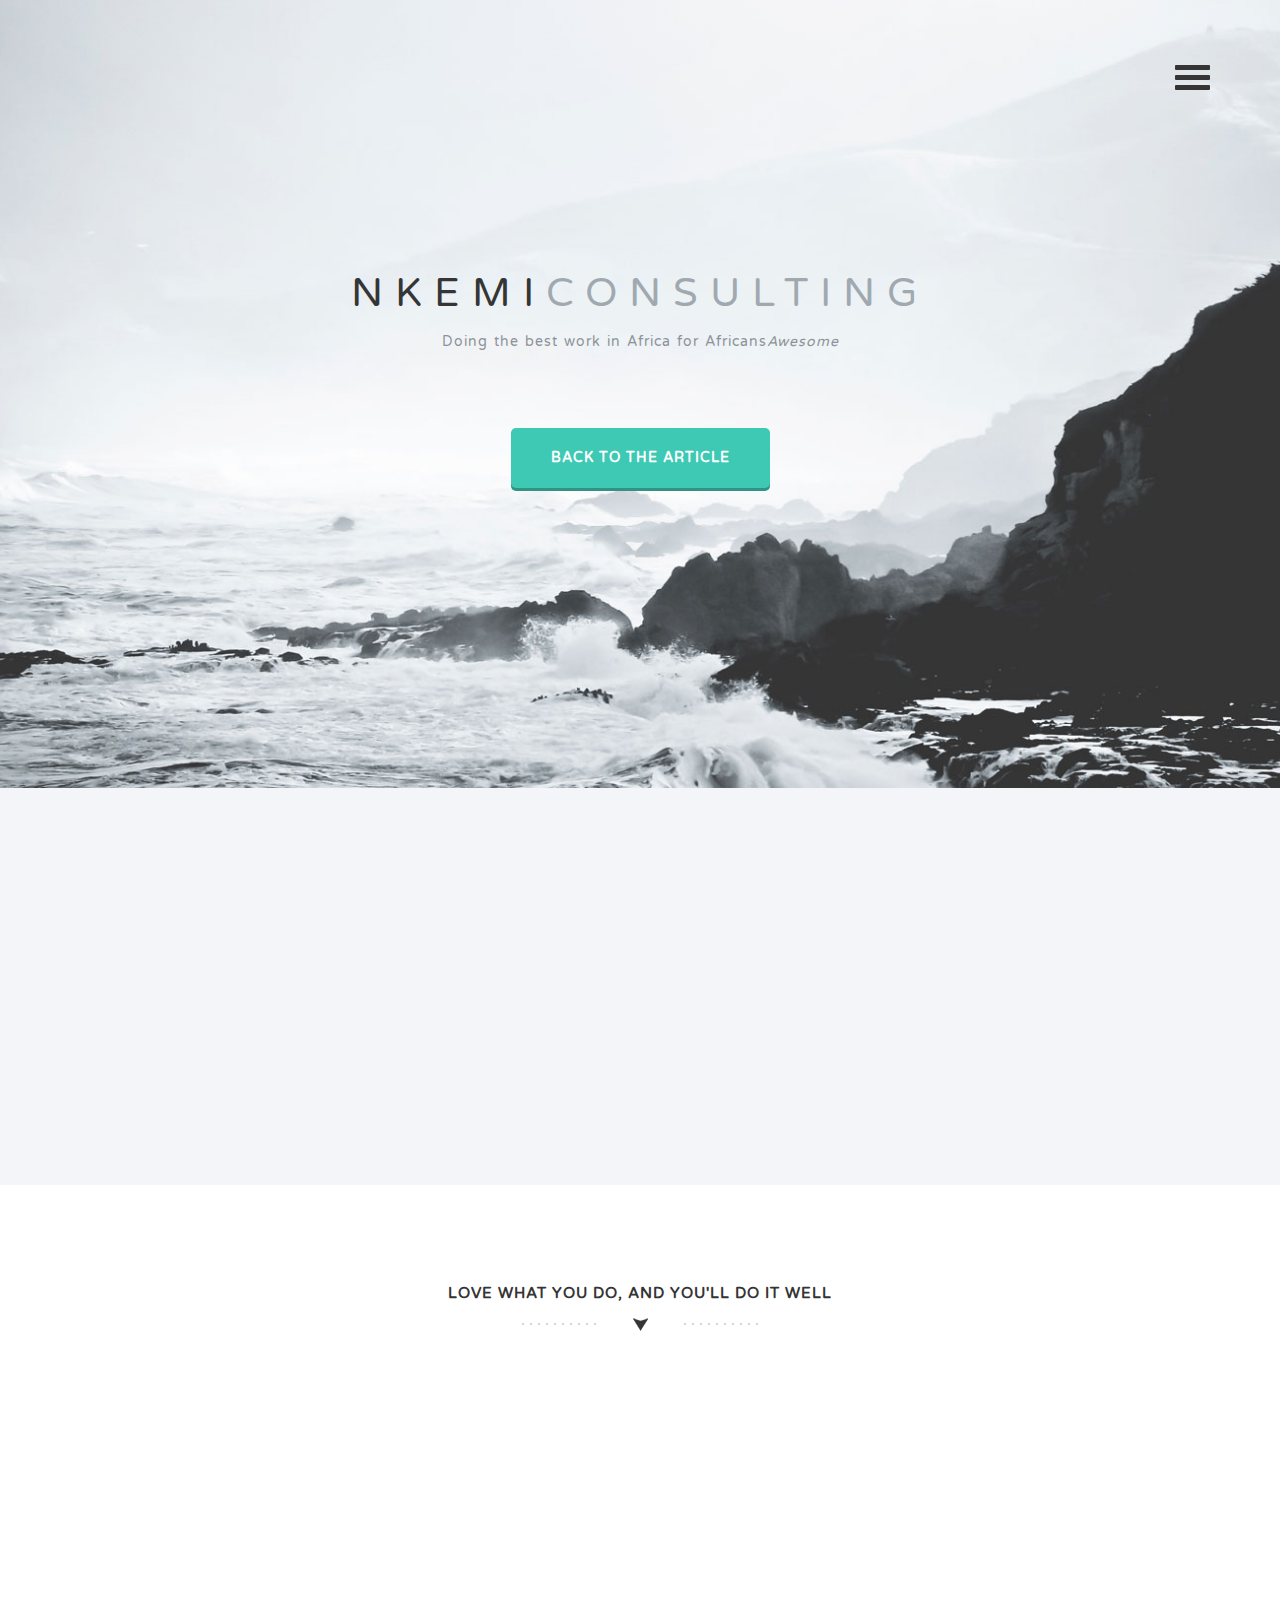
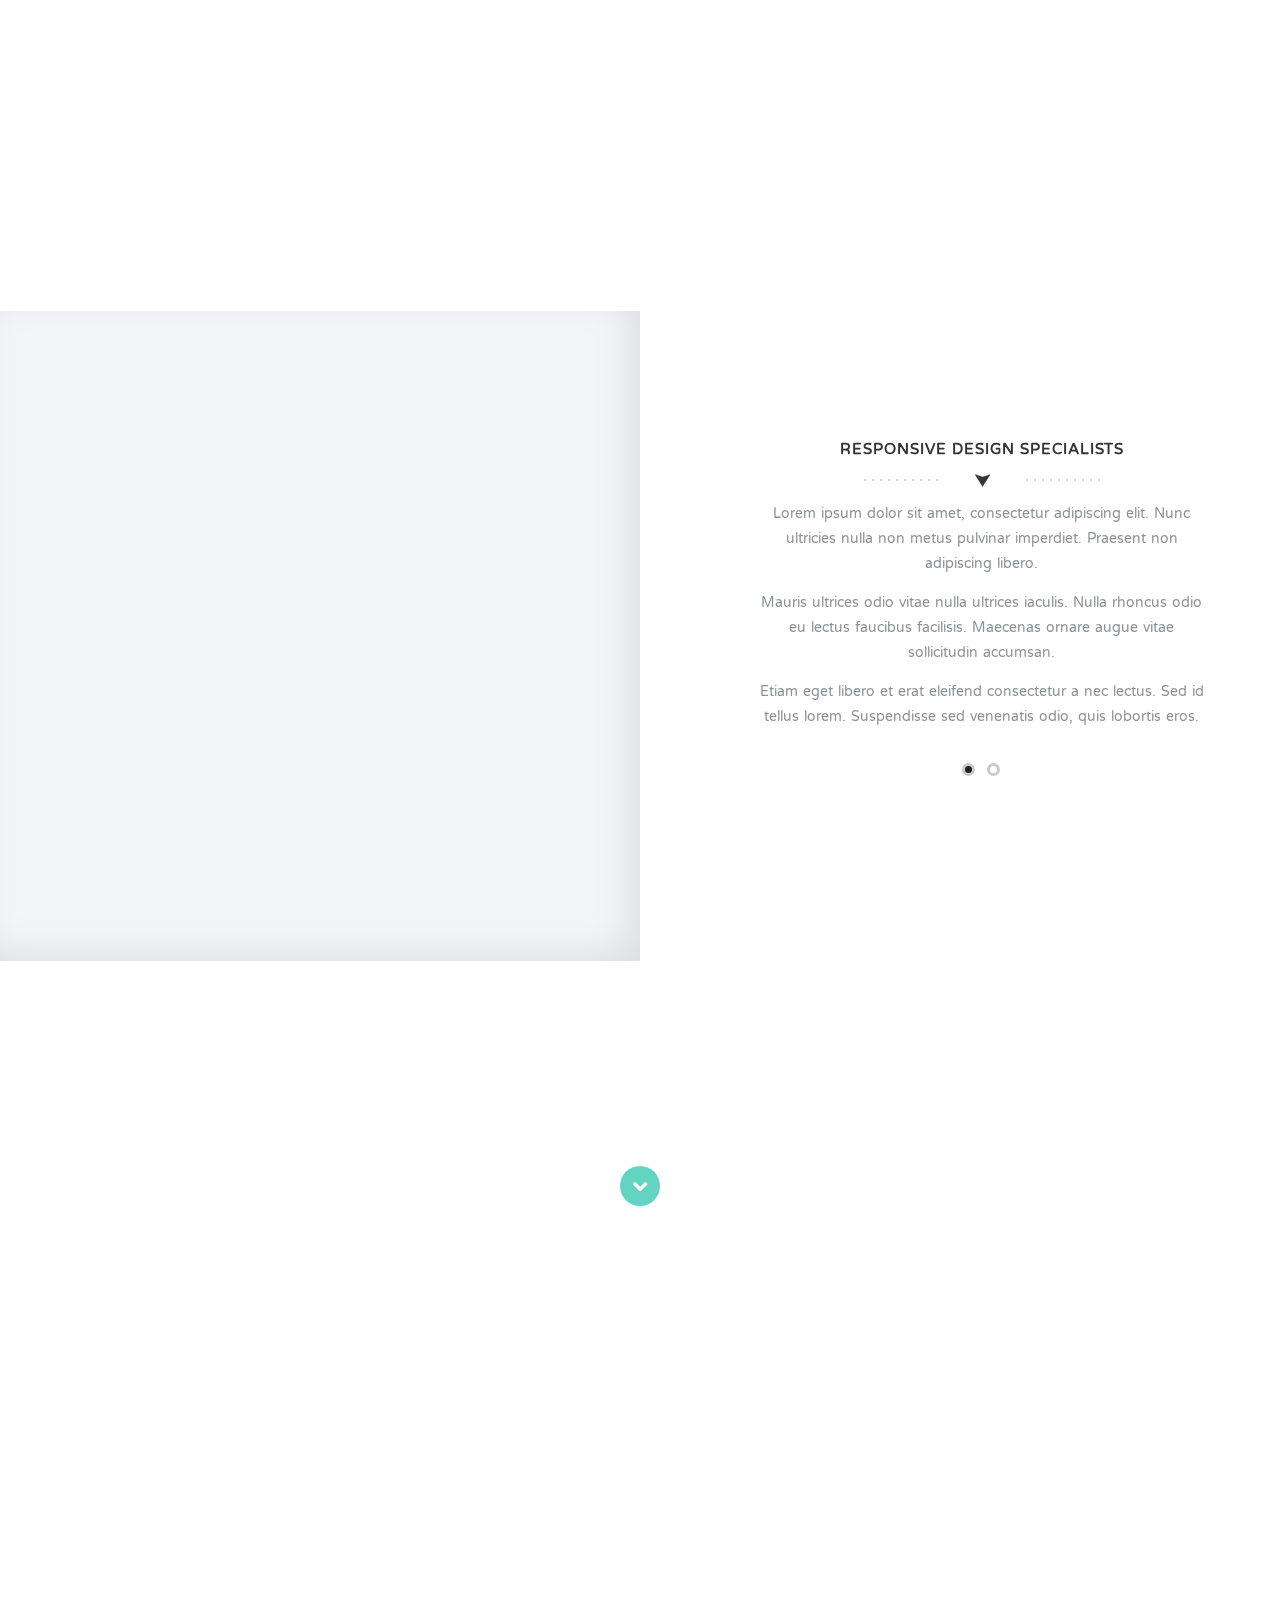
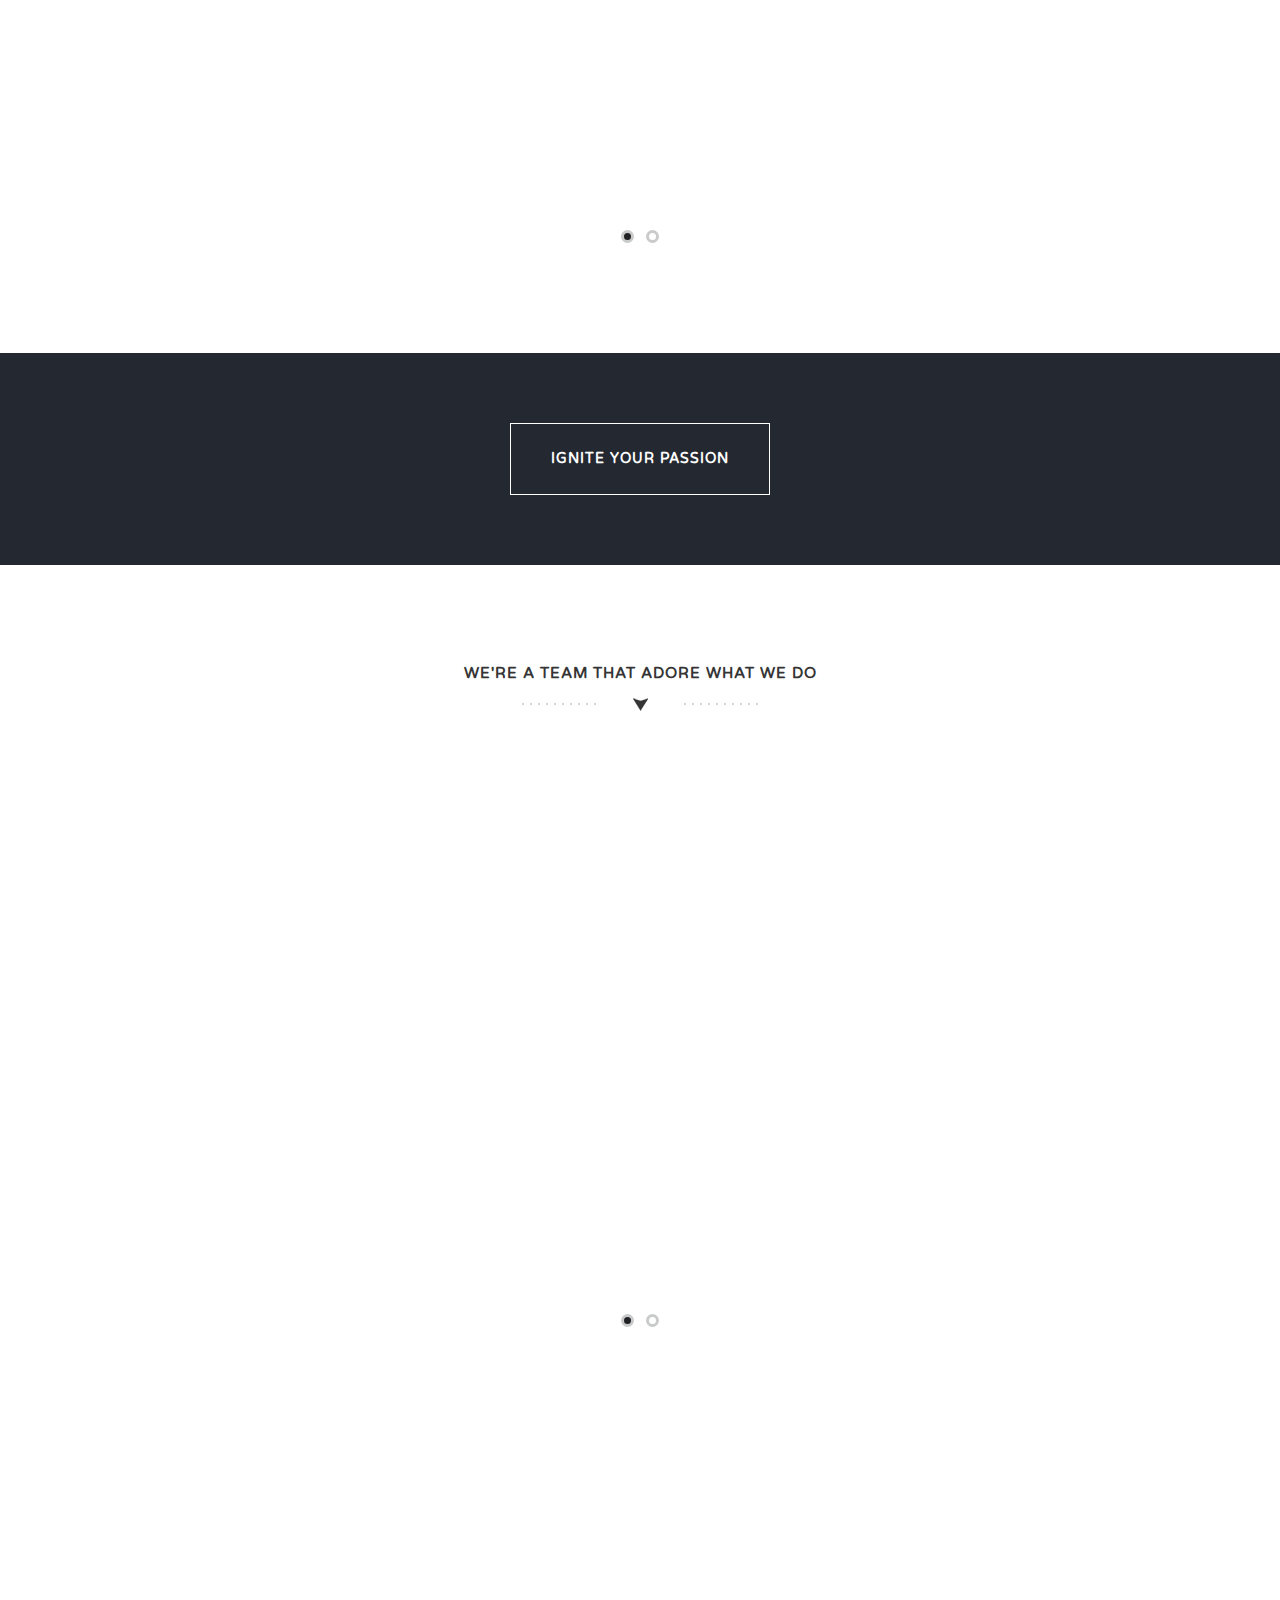
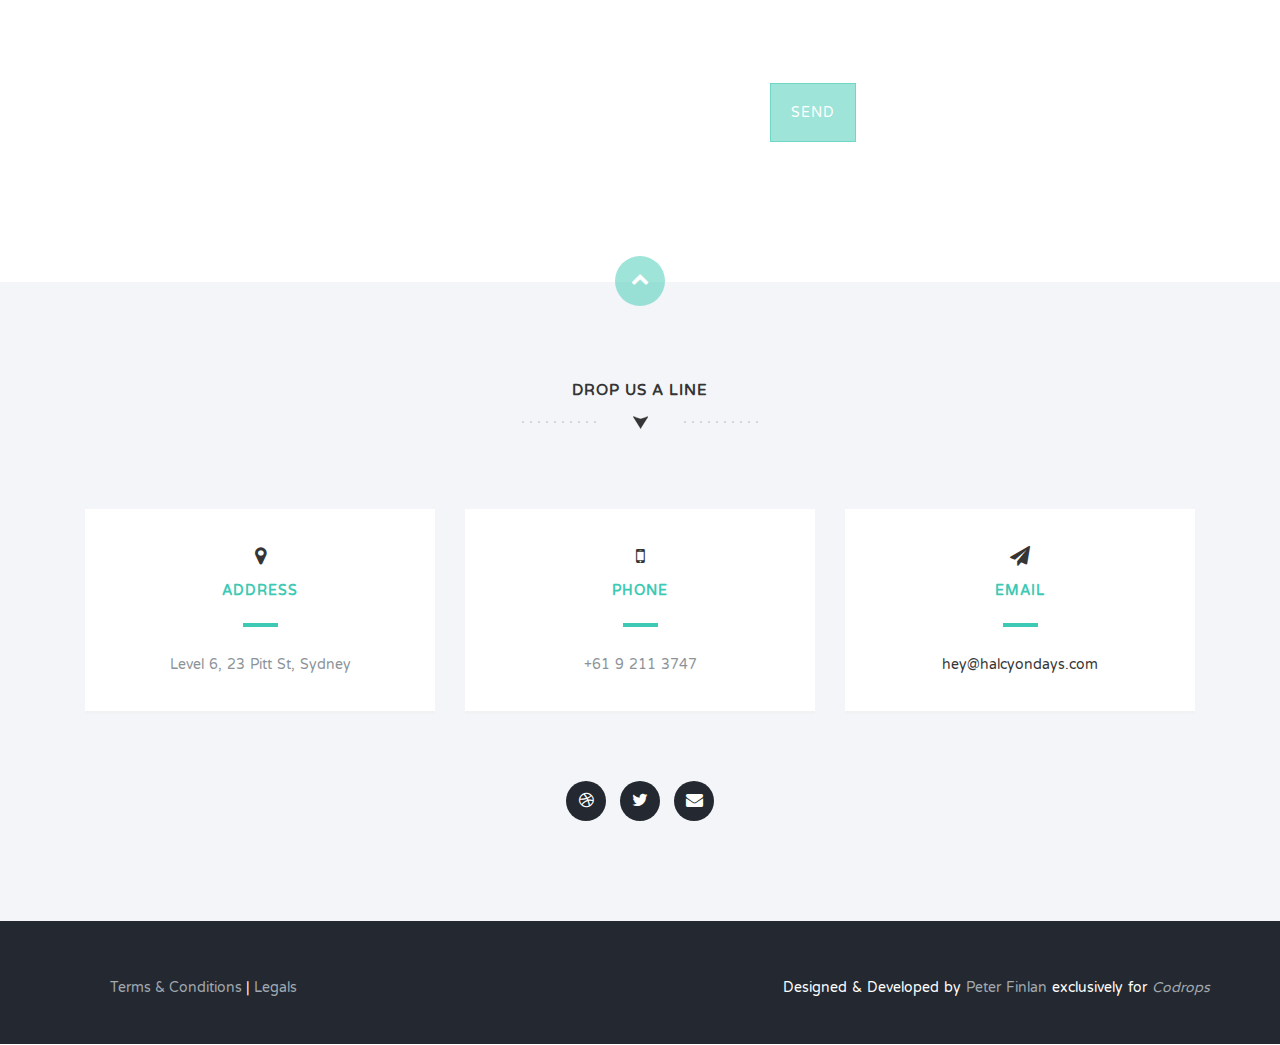
==== index.html @ c1a3925e "Initial Commit" ====
<!DOCTYPE html>
<html lang="en">
  <head>
    <meta charset="utf-8">
    <meta http-equiv="X-UA-Compatible" content="IE=edge">
    <meta name="viewport" content="width=device-width, initial-scale=1">
    <title>Halcyon Days - An Exclusive Freebie for Codrops by Peter Finlan.</title>
    <link href='http://fonts.googleapis.com/css?family=Varela+Round' rel='stylesheet' type='text/css'>
    <link href="css/bootstrap.min.css" rel="stylesheet">
    <link href="http://netdna.bootstrapcdn.com/font-awesome/4.1.0/css/font-awesome.min.css" rel="stylesheet">
    <link href="css/flexslider.css" rel="stylesheet" >
    <link href="css/styles.css" rel="stylesheet">
    <link href="css/queries.css" rel="stylesheet">
    <link href="css/animate.css" rel="stylesheet">
        <!-- HTML5 Shim and Respond.js IE8 support of HTML5 elements and media queries -->
        <!-- WARNING: Respond.js doesn't work if you view the page via file:// -->
        <!--[if lt IE 9]>
        <script src="https://oss.maxcdn.com/libs/html5shiv/3.7.0/html5shiv.js"></script>
        <script src="https://oss.maxcdn.com/libs/respond.js/1.4.2/respond.min.js"></script>
        <![endif]-->
      </head>
      <body id="top">
        <header id="home">
          <nav>
            <div class="container-fluid">
              <div class="row">
                <div class="col-md-8 col-md-offset-2 col-sm-8 col-sm-offset-2 col-xs-8 col-xs-offset-2">
                  <nav class="pull">
                    <ul class="top-nav">
                      <li><a href="#intro">Introduction <span class="indicator"><i class="fa fa-angle-right"></i></span></a></li>
                      <li><a href="#features">Features <span class="indicator"><i class="fa fa-angle-right"></i></span></a></li>
                      <li><a href="#responsive">Responsive Design <span class="indicator"><i class="fa fa-angle-right"></i></span></a></li>
                      <li><a href="#portfolio">Portfolio <span class="indicator"><i class="fa fa-angle-right"></i></span></a></li>
                      <li><a href="#team">Team <span class="indicator"><i class="fa fa-angle-right"></i></span></a></li>
                      <li><a href="#contact">Get in Touch <span class="indicator"><i class="fa fa-angle-right"></i></span></a></li>
                    </ul>
                  </nav>
                </div>
              </div>
            </div>
          </nav>
          <section class="hero" id="hero">
            <div class="container">
              <div class="row">
                <div class="col-md-12 text-right navicon">
                  <a id="nav-toggle" class="nav_slide_button" href="#"><span></span></a>
                </div>
              </div>
              <div class="row">
                <div class="col-md-8 col-md-offset-2 text-center inner">
                  <h1 class="animated fadeInDown">NKEMI<span>CONSULTING</span></h1>
                  <p class="animated fadeInUp delay-05s">Doing the best work in Africa for Africans<em>Awesome</em></p>
                </div>
              </div>
              <div class="row">
                <div class="col-md-6 col-md-offset-3 text-center">
                  <a href="http://tympanus.net/codrops/?p=19439" class="learn-more-btn">Back to the article</a>
                </div>
              </div>
            </div>
          </section>
        </header>
        <section class="intro text-center section-padding" id="intro">
          <div class="container">
            <div class="row">
              <div class="col-md-8 col-md-offset-2 wp1">
                <h1 class="arrow">A Creative Portfolio Template</h1>
                <p>Sed a lorem quis neque interdum <a href="#">consequat ut sed sem</a>. Duis quis tempor nunc. Interdum et malesuada fames ac ante ipsum primis in faucibus. Praesent id tempor ipsum. Fusce at massa ac nunc porta fringilla sed eget neque. Quisque quis pretium nulla. Fusce eget bibendum neque, vel volutpat augue. Lorem ipsum dolor sit amet, consectetur adipiscing elit. Interdum et malesuada fames ac ante ipsum primis in faucibus.</p>
              </div>
            </div>
          </div>
        </section>
        <section class="features text-center section-padding" id="features">
          <div class="container">
            <div class="row">
              <div class="col-md-12">
                <h1 class="arrow">Love what you do, and you'll do it well</h1>
                <div class="features-wrapper">
                  <div class="col-md-4 wp2">
                    <div class="icon">
                      <i class="fa fa-laptop shadow"></i>
                    </div>
                    <h2>Digital Design</h2>
                    <p>Lorem ipsum dolor sit amet, consectetur adipiscing elit. Sed a lorem quis neque interdum consequat ut sed sem. Duis quis tempor nunc. Interdum et malesuada fames ac ante ipsum
                    primis in faucibus.</p>
                  </div>
                  <div class="col-md-4 wp2 delay-05s">
                    <div class="icon">
                      <i class="fa fa-code shadow"></i>
                    </div>
                    <h2>Web Development</h2>
                    <p>Lorem ipsum dolor sit amet, consectetur adipiscing elit. Sed a lorem quis neque interdum consequat ut sed sem. Duis quis tempor nunc. Interdum et malesuada fames ac ante ipsum
                    primis in faucibus.</p>
                  </div>
                  <div class="col-md-4 wp2 delay-1s">
                    <div class="icon">
                      <i class="fa fa-heart shadow"></i>
                    </div>
                    <h2>Creative Direction</h2>
                    <p>Lorem ipsum dolor sit amet, consectetur adipiscing elit. Sed a lorem quis neque interdum consequat ut sed sem. Duis quis tempor nunc. Interdum et malesuada fames ac ante ipsum
                    primis in faucibus.</p>
                  </div>
                  <div class="clearfix"></div>
                </div>
              </div>
            </div>
          </div>
        </section>
        <section class="text-center" id="responsive">
          <div class="container-fluid nopadding responsive-services">
            <div class="wrapper">
              <div class="iphone">
                <div class="wp3"></div>
              </div>
              <div class="fluid-white"></div>
            </div>
            <div class="container designs">
              <div class="row">
                <div class="col-md-5 col-md-offset-7">
                  <div id="servicesSlider">
                    <ul class="slides">
                      <li>
                        <h1 class="arrow">Responsive Design Specialists</h1>
                        <p>Lorem ipsum dolor sit amet, consectetur adipiscing elit. Nunc ultricies nulla non metus pulvinar imperdiet. Praesent non adipiscing libero. </p>
                        <p>
                        Mauris ultrices odio vitae nulla ultrices iaculis. Nulla rhoncus odio eu lectus faucibus facilisis. Maecenas ornare augue vitae sollicitudin accumsan. </p>
                        <p>Etiam eget libero et erat eleifend consectetur a nec lectus. Sed id tellus lorem. Suspendisse sed venenatis odio, quis lobortis eros.</p>
                      </li>
                      <li>
                        <h1 class="arrow">Bootstrap Professionals</h1>
                        <p>Lorem ipsum dolor sit amet, consectetur adipiscing elit. Nunc ultricies nulla non metus pulvinar imperdiet. Praesent non adipiscing libero. </p>
                        <p>
                        Mauris ultrices odio vitae nulla ultrices iaculis. Nulla rhoncus odio eu lectus faucibus facilisis. Maecenas ornare augue vitae sollicitudin accumsan. </p>
                        <p>Etiam eget libero et erat eleifend consectetur a nec lectus. Sed id tellus lorem. Suspendisse sed venenatis odio, quis lobortis eros.</p>
                      </li>
                    </ul>
                  </div>
                </div>
              </div>
            </div>
          </div>
        </section>
        <section class="swag text-center">
          <div class="container">
            <div class="row">
              <div class="col-md-8 col-md-offset-2">
                <h1>I got 99 Problems<span>but <em>design</em> 'aint one</span></h1>
                <a href="#portfolio" class="down-arrow-btn"><i class="fa fa-chevron-down"></i></a>
              </div>
            </div>
          </div>
        </section>
        <section class="portfolio text-center section-padding" id="portfolio">
          <div class="container">
            <div class="row">
              <div id="portfolioSlider">
                <ul class="slides">
                  <li>
                    <div class="col-md-4 wp4">
                      <div class="overlay-effect effects clearfix">
                        <div class="img">
                          <img src="img/portfolio-01.jpg" alt="Portfolio Item">
                          <div class="overlay">
                            <a href="#" class="expand"><i class="fa fa-search"></i><br>View More</a>
                            <a class="close-overlay hidden">x</a>
                          </div>
                        </div>
                      </div>
                      <h2>Creative Minds</h2>
                      <p>Lorem ipsum dolor sit amet, consectetur adipiscing elit. Nunc ultricies nulla non metus pulvinar imperdiet. Praesent non adipiscing libero.</p>
                    </div>
                    <div class="col-md-4 wp4 delay-05s">
                      <div class="overlay-effect effects clearfix">
                        <div class="img">
                          <img src="img/portfolio-02.jpg" alt="Portfolio Item">
                          <div class="overlay">
                            <a href="#" class="expand"><i class="fa fa-search"></i><br>View More</a>
                            <a class="close-overlay hidden">x</a>
                          </div>
                        </div>
                      </div>
                      <h2>Creative Hearts</h2>
                      <p>Lorem ipsum dolor sit amet, consectetur adipiscing elit. Nunc ultricies nulla non metus pulvinar imperdiet. Praesent non adipiscing libero.</p>
                    </div>
                    <div class="col-md-4 wp4 delay-1s">
                      <div class="overlay-effect effects clearfix">
                        <div class="img">
                          <img src="img/portfolio-03.jpg" alt="Portfolio Item">
                          <div class="overlay">
                            <a href="#" class="expand"><i class="fa fa-search"></i><br>View More</a>
                            <a class="close-overlay hidden">x</a>
                          </div>
                        </div>
                      </div>
                      <h2>Creative Ideas</h2>
                      <p>Lorem ipsum dolor sit amet, consectetur adipiscing elit. Nunc ultricies nulla non metus pulvinar imperdiet. Praesent non adipiscing libero.</p>
                    </div>
                  </li>
                  <li>
                    <div class="col-md-4 wp4">
                      <div class="overlay-effect effects clearfix">
                        <div class="img">
                          <img src="img/portfolio-01.jpg" alt="Portfolio Item">
                          <div class="overlay">
                            <a href="#" class="expand"><i class="fa fa-search"></i><br>View More</a>
                            <a class="close-overlay hidden">x</a>
                          </div>
                        </div>
                      </div>
                      <h2>Creative Minds</h2>
                      <p>Lorem ipsum dolor sit amet, consectetur adipiscing elit. Nunc ultricies nulla non metus pulvinar imperdiet. Praesent non adipiscing libero.</p>
                    </div>
                    <div class="col-md-4 wp4 delay-05s">
                      <div class="overlay-effect effects clearfix">
                        <div class="img">
                          <img src="img/portfolio-02.jpg" alt="Portfolio Item">
                          <div class="overlay">
                            <a href="#" class="expand"><i class="fa fa-search"></i><br>View More</a>
                            <a class="close-overlay hidden">x</a>
                          </div>
                        </div>
                      </div>
                      <h2>Creative Hearts</h2>
                      <p>Lorem ipsum dolor sit amet, consectetur adipiscing elit. Nunc ultricies nulla non metus pulvinar imperdiet. Praesent non adipiscing libero.</p>
                    </div>
                    <div class="col-md-4 wp4 delay-1s">
                      <div class="overlay-effect effects clearfix">
                        <div class="img">
                          <img src="img/portfolio-03.jpg" alt="Portfolio Item">
                          <div class="overlay">
                            <a href="#" class="expand"><i class="fa fa-search"></i><br>View More</a>
                            <a class="close-overlay hidden">x</a>
                          </div>
                        </div>
                      </div>
                      <h2>Creative Ideas</h2>
                      <p>Lorem ipsum dolor sit amet, consectetur adipiscing elit. Nunc ultricies nulla non metus pulvinar imperdiet. Praesent non adipiscing libero.</p>
                    </div>
                  </li>
                </ul>
              </div>
            </div>
          </div>
        </section>
        <div class="ignite-cta text-center">
          <div class="container">
            <div class="row">
              <div class="col-md-12">
                <a href="#" class="ignite-btn">Ignite Your Passion</a>
              </div>
            </div>
          </div>
        </div>
        <section class="team text-center section-padding" id="team">
          <div class="container">
            <div class="row">
              <div class="col-md-12">
                <h1 class="arrow">We're a team that adore what we do</h1>
              </div>
            </div>
            <div class="row">
              <div class="team-wrapper">
                <div id="teamSlider">
                  <ul class="slides">
                    <li>
                      <div class="col-md-4 wp5">
                        <img src="img/team-01.png" alt="Team Member">
                        <h2>Jon Snow</h2>
                        <p>Lorem ipsum dolor sit amet, consectetur adipiscing elit. Nunc ultricies nulla non metus pulvinar imperdiet. Praesent non adipiscing libero.</p>
                        <div class="social">
                          <ul class="social-buttons">
                            <li><a href="#" class="social-btn"><i class="fa fa-dribbble"></i></a></li>
                            <li><a href="#" class="social-btn"><i class="fa fa-twitter"></i></a></li>
                            <li><a href="#" class="social-btn"><i class="fa fa-envelope"></i></a></li>
                          </ul>
                        </div>
                      </div>

                      <div class="col-md-4 wp5 delay-05s">
                        <img src="img/team-02.png" alt="Team Member">
                        <h2>Cersei Lannister</h2>
                        <p>Lorem ipsum dolor sit amet, consectetur adipiscing elit. Nunc ultricies nulla non metus pulvinar imperdiet. Praesent non adipiscing libero.</p>
                        <div class="social">
                          <ul class="social-buttons">
                            <li><a href="#" class="social-btn"><i class="fa fa-dribbble"></i></a></li>
                            <li><a href="#" class="social-btn"><i class="fa fa-twitter"></i></a></li>
                            <li><a href="#" class="social-btn"><i class="fa fa-envelope"></i></a></li>
                          </ul>
                        </div>
                      </div>
                      <div class="col-md-4 wp5 delay-1s">
                        <img src="img/team-03.png" alt="Team Member">
                        <h2>Jamie Lannister</h2>
                        <p>Lorem ipsum dolor sit amet, consectetur adipiscing elit. Nunc ultricies nulla non metus pulvinar imperdiet. Praesent non adipiscing libero.</p>
                        <div class="social">
                          <ul class="social-buttons">
                            <li><a href="#" class="social-btn"><i class="fa fa-dribbble"></i></a></li>
                            <li><a href="#" class="social-btn"><i class="fa fa-twitter"></i></a></li>
                            <li><a href="#" class="social-btn"><i class="fa fa-envelope"></i></a></li>
                          </ul>
                        </div>
                      </div>
                    </li>
                    <li>
                      <div class="col-md-4 wp5">
                        <img src="img/team-01.png" alt="Team Member">
                        <h2>Jon Snow</h2>
                        <p>Lorem ipsum dolor sit amet, consectetur adipiscing elit. Nunc ultricies nulla non metus pulvinar imperdiet. Praesent non adipiscing libero.</p>
                        <div class="social">
                          <ul class="social-buttons">
                            <li><a href="#" class="social-btn"><i class="fa fa-dribbble"></i></a></li>
                            <li><a href="#" class="social-btn"><i class="fa fa-twitter"></i></a></li>
                            <li><a href="#" class="social-btn"><i class="fa fa-envelope"></i></a></li>
                          </ul>
                        </div>
                      </div>
                      <div class="col-md-4 wp5 delay-05s">
                        <img src="img/team-02.png" alt="Team Member">
                        <h2>Cersei Lannister</h2>
                        <p>Lorem ipsum dolor sit amet, consectetur adipiscing elit. Nunc ultricies nulla non metus pulvinar imperdiet. Praesent non adipiscing libero.</p>
                        <div class="social">
                          <ul class="social-buttons">
                            <li><a href="#" class="social-btn"><i class="fa fa-dribbble"></i></a></li>
                            <li><a href="#" class="social-btn"><i class="fa fa-twitter"></i></a></li>
                            <li><a href="#" class="social-btn"><i class="fa fa-envelope"></i></a></li>
                          </ul>
                        </div>
                      </div>
                      <div class="col-md-4 wp5 delay-1s">
                        <img src="img/team-03.png" alt="Team Member">
                        <h2>Jamie Lannister</h2>
                        <p>Lorem ipsum dolor sit amet, consectetur adipiscing elit. Nunc ultricies nulla non metus pulvinar imperdiet. Praesent non adipiscing libero.</p>
                        <div class="social">
                          <ul class="social-buttons">
                            <li><a href="#" class="social-btn"><i class="fa fa-dribbble"></i></a></li>
                            <li><a href="#" class="social-btn"><i class="fa fa-twitter"></i></a></li>
                            <li><a href="#" class="social-btn"><i class="fa fa-envelope"></i></a></li>
                          </ul>
                        </div>
                      </div>
                    </li>
                  </ul>
                </div>
              </div>
            </div>
          </div>
        </section>
        <section class="subscribe text-center">
          <div class="container">
            <h1><i class="fa fa-paper-plane"></i><span>Subscribe to stay in the loop</span></h1>
            <form action="#">
              <input type="text" name="" value="" placeholder="" required>
              <input type="submit" name="" value="Send">
            </form>
          </div>
        </section>
        <section class="dark-bg text-center section-padding contact-wrap" id="contact">
          <a href="#top" class="up-btn"><i class="fa fa-chevron-up"></i></a>
          <div class="container">
            <div class="row">
              <div class="col-md-12">
                <h1 class="arrow">Drop us a line</h1>
              </div>
            </div>
            <div class="row contact-details">
              <div class="col-md-4">
                <div class="light-box box-hover">
                  <h2><i class="fa fa-map-marker"></i><span>Address</span></h2>
                  <p>Level 6, 23 Pitt St, Sydney</p>
                </div>
              </div>
              <div class="col-md-4">
                <div class="light-box box-hover">
                  <h2><i class="fa fa-mobile"></i><span>Phone</span></h2>
                  <p>+61 9 211 3747</p>
                </div>
              </div>
              <div class="col-md-4">
                <div class="light-box box-hover">
                  <h2><i class="fa fa-paper-plane"></i><span>Email</span></h2>
                  <p><a href="#">hey@halcyondays.com</a></p>
                </div>
              </div>
            </div>
            <div class="row">
              <div class="col-md-12">
                <ul class="social-buttons">
                  <li><a href="#" class="social-btn"><i class="fa fa-dribbble"></i></a></li>
                  <li><a href="#" class="social-btn"><i class="fa fa-twitter"></i></a></li>
                  <li><a href="#" class="social-btn"><i class="fa fa-envelope"></i></a></li>
                </ul>
              </div>
            </div>
          </div>
        </section>
        <footer>
          <div class="container">
            <div class="row">
              <div class="col-md-6">
                <ul class="legals">
                  <li><a href="#">Terms &amp; Conditions</a></li>
                  <li><a href="#">Legals</a></li>
                </ul>
              </div>
              <div class="col-md-6 credit">
                <p>Designed &amp; Developed by <a href="http://www.peterfinlan.com/">Peter Finlan</a> exclusively for <a href="http://tympanus.net/codrops/"><em>Codrops</em></a></p>
              </div>
            </div>
          </div>
        </footer>
        <!-- jQuery (necessary for Bootstrap's JavaScript plugins) -->
        <script src="https://ajax.googleapis.com/ajax/libs/jquery/1.11.0/jquery.min.js"></script>
        <!-- Include all compiled plugins (below), or include individual files as needed -->
        <script src="js/waypoints.min.js"></script>
        <script src="js/bootstrap.min.js"></script>
        <script src="js/scripts.js"></script>
        <script src="js/jquery.flexslider.js"></script>
        <script src="js/modernizr.js"></script>
      </body>
    </html>
---- css/styles.css ----
/* ! normalize.css v1.0.0 | MIT License | git.io/normalize */
 
/* ==========================================================================
HTML5 display definitions
========================================================================== */
 
/* * Corrects `block` display not defined in IE 6/7/8/9 and Firefox 3. */
 
article, aside, details, figcaption, figure, footer, header, hgroup, nav, section, summary { display: block; }
/* * Corrects `inline-block` display not defined in IE 6/7/8/9 and Firefox 3. */
audio, canvas, video { display: inline-block; *display: inline; *zoom: 1; }
/* * Prevents modern browsers from displaying `audio` without controls.
* Remove excess height in iOS 5 devices. */
audio:not([controls]) { display: none; height: 0; }
/* * Addresses styling for `hidden` attribute not present in IE 7/8/9, Firefox 3, * and Safari 4.
* Known issue:no IE 6 support. */
[hidden] { display: none; }
/* ==========================================================================
Base
========================================================================== */
/* * 1. Corrects text resizing oddly in IE 6/7 when body `font-size` is set using
*    `em` units.
* 2. Prevents iOS text size adjust after orientation change, without disabling
*    user zoom. */
 
html { font-size: 100%; /* 1 */
	-webkit-text-size-adjust: 100%; /* 2 */
-ms-text-size-adjust: 100%; /* 2 */ }
html, html a { -webkit-font-smoothing: antialiased; text-shadow: 1px 1px 1px rgba(0, 0, 0, 0.004); }
/* * Addresses `font-family` inconsistency between `textarea` and other form
* elements. */
html, button, input, select, textarea { font-family: 'Varela Round', sans-serif; }
/* * Addresses margins handled incorrectly in IE 6/7. */
body { margin: 0; font-family: 'Varela Round', sans-serif; }
/* ==========================================================================
Links
========================================================================== */
/* * Addresses `outline` inconsistency between Chrome and other browsers. */
 
a:focus { outline: thin dotted; }
/* * Improves readability when focused and also mouse hovered in all browsers. */
a:active, a:hover { outline: 0; }
/* ==========================================================================
Typography
========================================================================== */
/* * Addresses font sizes and margins set differently in IE 6/7.
* Addresses font sizes within `section` and `article` in Firefox 4+, Safari 5, * and Chrome. */
 
h1 { font-size: 2em; margin: 0.67em 0; color: #353535; }
h2 { font-size: 1.5em; margin: 0.83em 0; }
h3 { font-size: 1.17em; margin: 1em 0; }
h4 { font-size: 1em; margin: 1.33em 0; }
h5 { font-size: 0.83em; margin: 1.67em 0; }
h6 { font-size: 0.75em; margin: 2.33em 0; }
/* * Addresses styling not present in IE 7/8/9, Safari 5, and Chrome. */
abbr[title] { border-bottom: 1px dotted; }
/* * Addresses style set to `bolder` in Firefox 3+, Safari 4/5, and Chrome. */
b, strong { font-weight: bold; }
blockquote { margin: 1em 40px; }
/* * Addresses styling not present in Safari 5 and Chrome. */
dfn { font-style: italic; }
/* * Addresses styling not present in IE 6/7/8/9. */
mark { background: #ff0; color: #000; }
/* * Addresses margins set differently in IE 6/7. */
p, pre { margin: 1em 0; }
/* * Corrects font family set oddly in IE 6, Safari 4/5, and Chrome. */
code, kbd, pre, samp { font-family: monospace, serif; _font-family: 'courier new', monospace; font-size: 1em; }
/* * Improves readability of pre-formatted text in all browsers. */
pre { white-space: pre; white-space: pre-wrap; word-wrap: break-word; }
/* * Addresses CSS quotes not supported in IE 6/7. */
q { quotes: none; }
/* * Addresses `quotes` property not supported in Safari 4. */
q:before, q:after { content: ''; content: none; }
small { font-size: 75%; }
/* * Prevents `sub` and `sup` affecting `line-height` in all browsers. */
sub, sup { font-size: 75%; line-height: 0; position: relative; vertical-align: baseline; }
sup { top: -0.5em; }
sub { bottom: -0.25em; }
/* ==========================================================================
Lists
========================================================================== */
/* * Addresses margins set differently in IE 6/7. */
 
dl, menu, ol, ul { margin: 1em 0; }
dd { margin: 0 0 0 40px; }
/* * Addresses paddings set differently in IE 6/7. */
menu, ol, ul { padding: 0 0 0 40px; }
/* * Corrects list images handled incorrectly in IE 7. */
nav ul, nav ol { list-style: none; list-style-image: none; }
/* ==========================================================================
Embedded content
========================================================================== */
/* * 1. Removes border when inside `a` element in IE 6/7/8/9 and Firefox 3.
* 2. Improves image quality when scaled in IE 7. */
 
img { border: 0; /* 1 */
-ms-interpolation-mode: bicubic; /* 2 */ }
/* * Corrects overflow displayed oddly in IE 9. */
svg:not(:root) { overflow: hidden; }
/* ==========================================================================
Figures
========================================================================== */
/* * Addresses margin not present in IE 6/7/8/9, Safari 5, and Opera 11. */
 
figure { margin: 0; }
/* ==========================================================================
Forms
========================================================================== */
/* * Corrects margin displayed oddly in IE 6/7. */
 
form { margin: 0; }
/* * Define consistent border, margin, and padding. */
fieldset { border: 1px solid #c0c0c0; margin: 0 2px; padding: 0.35em 0.625em 0.75em; }
/* * 1. Corrects color not being inherited in IE 6/7/8/9.
* 2. Corrects text not wrapping in Firefox 3.
* 3. Corrects alignment displayed oddly in IE 6/7. */
legend { border: 0; /* 1 */
	padding: 0; white-space: normal; /* 2 */
*margin-left: -7px; /* 3 */ }
/* * 1. Corrects font size not being inherited in all browsers.
* 2. Addresses margins set differently in IE 6/7, Firefox 3+, Safari 5, *    and Chrome.
* 3. Improves appearance and consistency in all browsers. */
button, input, select, textarea { font-size: 100%; /* 1 */
	margin: 0; /* 2 */
	vertical-align: baseline; /* 3 */
*vertical-align: middle; /* 3 */ }
/* * Addresses Firefox 3+ setting `line-height` on `input` using ` !important` in
* the UA stylesheet. */
button, input { line-height: normal; }
/* * 1. Avoid the WebKit bug in Android 4.0.* where (2) destroys native `audio`
*    and `video` controls.
* 2. Corrects inability to style clickable `input` types in iOS.
* 3. Improves usability and consistency of cursor style between image-type
*    `input` and others.
* 4. Removes inner spacing in IE 7 without affecting normal text inputs.
*    Known issue:inner spacing remains in IE 6. */
button, html input[type="button"], /* 1 */
input[type="reset"], input[type="submit"] { -webkit-appearance: button; /* 2 */
	cursor: pointer; /* 3 */
*overflow: visible; /* 4 */ }
/* * Re-set default cursor for disabled elements. */
button[disabled], input[disabled] { cursor: default; }
/* * 1. Addresses box sizing set to content-box in IE 8/9.
* 2. Removes excess padding in IE 8/9.
* 3. Removes excess padding in IE 7.
*    Known issue:excess padding remains in IE 6. */
input[type="checkbox"], input[type="radio"] { box-sizing: border-box; /* 1 */
	padding: 0; /* 2 */
	*height: 13px; /* 3 */
*width: 13px; /* 3 */ }
/* * 1. Addresses `appearance` set to `searchfield` in Safari 5 and Chrome.
* 2. Addresses `box-sizing` set to `border-box` in Safari 5 and Chrome
*    (include `-moz` to future-proof). */
input[type="search"] { -webkit-appearance: textfield; /* 1 */
	-moz-box-sizing: content-box; -webkit-box-sizing: content-box; /* 2 */
box-sizing: content-box; }
/* * Removes inner padding and search cancel button in Safari 5 and Chrome
* on OS X. */
input[type="search"]::-webkit-search-cancel-button, input[type="search"]::-webkit-search-decoration { -webkit-appearance: none; }
/* * Removes inner padding and border in Firefox 3+. */
button::-moz-focus-inner, input::-moz-focus-inner { border: 0; padding: 0; }
/* * 1. Removes default vertical scrollbar in IE 6/7/8/9.
* 2. Improves readability and alignment in all browsers. */
textarea { overflow: auto; /* 1 */
vertical-align: top; /* 2 */ }
/* ==========================================================================
Tables
========================================================================== */
/* * Remove most spacing between table cells. */
table { border-collapse: collapse; border-spacing: 0; }
/* ==========================================================================
Global Styles
========================================================================== */
a { color: #353535; -webkit-transition: all 0.5s; -moz-transition: all 0.5s; -o-transition: all 0.5s; transition: all 0.5s; }
a:hover, a:focus { color: #3dc9b3; text-decoration: none; }
p { color: #8c9398; word-spacing: 1px; line-height: 25px; font-size: 14px; }
h2 { font-size: 15px; color: #353535; text-transform: uppercase; font-weight: bold; }
h2::after { content: " "; border: solid 2px #3dc9b3; display: block; width: 35px; margin: 25px auto; }
.section-padding { padding: 90px 0 100px }
.dark-bg { background: #f3f5f8; }
.light-bg { background-color: #fff; }
.dark-box { background: #f3f5f8; -webkit-box-shadow: 0px 3px 0px 0px #f0f2f4; -moz-box-shadow: 0px 3px 0px 0px #f0f2f4; box-shadow: 0px 3px 0px 0px #f0f2f4; }
.light-box { background-color: #fff; -webkit-box-shadow: 0px 3px 0px 0px #f0f2f4; -moz-box-shadow: 0px 3px 0px 0px #f0f2f4; box-shadow: 0px 3px 0px 0px #f0f2f4; padding: 20px 0; }
.light-box:hover, .light-box:focus { -webkit-box-shadow: 0px 3px 0px 0px #3dc9b3; -moz-box-shadow: 0px 3px 0px 0px #3dc9b3; box-shadow: 0px 3px 0px 0px #3dc9b3; }
.box-hover { transition: all 500ms ease-in-out; -webkit-transition: all 500ms ease-in-out; -moz-transition: all 500ms ease-in-out; -o-transition: all 500ms ease-in-out; }
.box-hover:hover, .box-hover:focus { transform: translate(0, -15px); -webkit-transform: translate(0, -15px); -ms-transform: translate(0, -15px); }
.wrapper { height: 650px; }
.nopadding { padding: 0; }
.inner { padding-top: 170px; }
/* ==========================================================================
Navigation
========================================================================== */
nav { background-color: #242830; margin-top: -1px; }
nav ul { list-style: none; padding: 0; }
nav ul li { color: rgba(255, 255, 255, 0.6); display: block; border-bottom: 1px dotted rgba(255, 255, 255, 0.2); transition: all 0.5s ease; -moz-transition: all 0.5s ease; -webkit-transition: all 0.5s ease; -o-transition: all 0.5s ease; padding-left: 0; position: relative; }
nav ul li:last-child { border: none; }
nav ul li a { color: rgba(255, 255, 255, 0.6); display: block; padding: 20px; transition: all 0.5s ease; -moz-transition: all 0.5s ease; -webkit-transition: all 0.5s ease; -o-transition: all 0.5s ease; padding-left: 0; position: relative; }
nav ul li a:hover, nav ul li a:focus { text-decoration: none; color: rgba(255, 255, 255, 1); }
#nav-toggle { position: absolute; right: 15px; top: 0; }
#nav-toggle { cursor: pointer; padding: 10px 35px 16px 0px; }
#nav-toggle span, #nav-toggle span:before, #nav-toggle span:after { cursor: pointer; border-radius: 1px; -moz-border-radius: 1px; -webkit-border-radius: 1px; -o-border-radius: 1px; height: 5px; width: 35px; background: #353535; position: absolute; display: block; content: ''; }
#nav-toggle span:before { top: -10px; }
#nav-toggle span:after { bottom: -10px; }
#nav-toggle span, #nav-toggle span:before, #nav-toggle span:after { transition: all 500ms ease-in-out; -webkit-transition: all 500ms ease-in-out; -moz-transition: all 500ms ease-in-out; -o-transition: all 500ms ease-in-out; }
#nav-toggle.active span { background-color: transparent; }
#nav-toggle.active span:before, #nav-toggle.active span:after { top: 0; }
#nav-toggle.active span:before { transform: rotate(45deg); -webkit-transform: rotate(45deg); -ms-transform: rotate(45deg); }
#nav-toggle.active span:after { transform: translateY(-10px) rotate(-45deg); -webkit-transform: translateY(-10px) rotate(-45deg); -ms-transform: translateY(-10px) rotate(-45deg); top: 10px; }
.navicon { position: relative; height: 26px; }
.indicator { position: absolute; right: 0 !important; }
.pull { display: none; }
/* ==========================================================================
Hero
========================================================================== */
.hero { background: url('../img/hero-bg.jpg') no-repeat center center; -webkit-background-size: cover; -moz-background-size: cover; -o-background-size: cover; background-size: cover; padding: 65px 0 300px 0; height: auto; }
.hero h1 { font-size: 40px; letter-spacing: 12px; margin: 10px; }
.hero h1 span { color: #a1a9b0; display: inline-block; }
.hero p { letter-spacing: 1px; }
.learn-more-btn { background: rgba(61, 201, 179, 1); padding: 20px 40px; border-radius: 5px; -moz-border-radius: 5px; -webkit-border-radius: 5px; -o-border-radius: 5px; color: #fff; text-transform: uppercase; letter-spacing: 1px; display: inline-block; -webkit-box-shadow: 0px 3px 0px 0px #309383; -moz-box-shadow: 0px 3px 0px 0px #309383; box-shadow: 0px 3px 0px 0px #309383; margin: 60px 0 0; font-weight: bold; }
.learn-more-btn:hover, .learn-more-btn:focus { background: rgba(61, 201, 179, 0.6); color: #fff; }
/* ==========================================================================
Intro
========================================================================== */
.intro { background: #f3f5f8; }
.intro p { margin: 50px 0 0; }
h1.arrow { font-size: 15px; text-transform: uppercase; color: #353535; letter-spacing: 1px; background: url('../img/h1-bg.png') no-repeat center bottom; padding-bottom: 30px; font-weight: bold; }
/* ==========================================================================
Features
========================================================================== */
.features-wrapper, .team-wrapper { margin: 70px 0 0; }
.shadow { text-shadow: rgb(55, 181, 161) 1px 1px, rgb(55, 181, 161) 2px 2px, rgb(55, 181, 161) 3px 3px, rgb(55, 181, 161) 4px 4px, rgb(55, 181, 161) 5px 5px, rgb(55, 181, 161) 6px 6px, rgb(55, 181, 161) 7px 7px, rgb(55, 181, 161) 8px 8px, rgb(55, 181, 161) 9px 9px, rgb(55, 181, 161) 10px 10px, rgb(55, 181, 161) 11px 11px, rgb(55, 181, 161) 12px 12px, rgb(55, 182, 162) 13px 13px, rgb(55, 183, 163) 14px 14px, rgb(56, 184, 164) 15px 15px, rgb(56, 185, 165) 16px 16px, rgb(56, 186, 166) 17px 17px, rgb(57, 187, 167) 18px 18px, rgb(57, 188, 168) 19px 19px, rgb(57, 189, 169) 20px 20px, rgb(58, 191, 170) 21px 21px, rgb(58, 192, 171) 22px 22px, rgb(58, 193, 172) 23px 23px, rgb(59, 194, 173) 24px 24px, rgb(59, 195, 174) 25px 25px, rgb(59, 196, 175) 26px 26px, rgb(60, 197, 176) 27px 27px, rgb(60, 198, 177) 28px 28px, rgb(60, 199, 178) 29px 29px, rgb(61, 201, 179) 30px 30px; }
.icon { height: 175px; width: 175px; line-height: 175px; max-width: 100%; background: #3dc9b3; border-radius: 50%; -o-border-radius: 50%; -moz-border-radius: 50%; -webkit-border-radius: 50%; display: block; color: #fff; font-size: 55px; text-align: center; vertical-align: middle; position: relative; margin: 0 auto 50px; }
/* ==========================================================================
iPhone Section
========================================================================== */
.iphone { width: 50%; background: #f3f5f8; float: left; height: 100%; box-shadow: inset -15px -11px 40px -6px rgba(0, 0, 0, 0.1); -moz-box-shadow: inset -15px -11px 40px -6px rgba(0, 0, 0, 0.1); -webkit-box-shadow: inset -15px -11px 40px -6px rgba(0, 0, 0, 0.1); z-index: 1; }
.fluid-white { width: 50%; background: #fff; float: right; height: 100%; z-index: 2; }
.responsive-services { position: relative; }
/* ==========================================================================
Swag
========================================================================== */
.swag { background: url('../img/plants-bg.jpg') no-repeat center center; -webkit-background-size: cover; -moz-background-size: cover; -o-background-size: cover; background-size: cover; background-attachment: fixed; padding: 50px 0; }
.swag h1 { color: #fff; font-size: 40px; text-transform: uppercase; letter-spacing: 5px; }
.swag h1 span { display: block; font-size: 25px; margin-top: 20px; }
.down-arrow-btn { width: 40px; height: 40px; border-radius: 50%; -moz-border-radius: 50%; -webkit-border-radius: 50%; -o-border-radius: 50%; background: rgba(61, 201, 179, 0.8); display: inline-block; margin: 10px auto 20px; color: #fff; font-size: 16px; line-height: 40px; text-align: center; }
.down-arrow-btn:hover, .down-arrow-btn:focus { color: #fff; background: rgba(61, 201, 179, 1); }
/* ==========================================================================
Portfolio
========================================================================== */
.effects { padding-left: 15px; }
.effects .img { position: relative; margin-bottom: 50px; position: relative; z-index: 1; overflow: hidden; }
.effects .img:nth-child(n) { margin-right: 5px; }
.effects .img:first-child { margin-left: -15px; }
.effects .img:last-child { margin-right: 0; }
.effects .img img { display: block; margin: 0; padding: 0; height: auto; }
.overlay { display: block; position: absolute; z-index: 20; background: rgba(100, 194, 158, 0.8); overflow: hidden; transition: all 0.5s; -webkit-transition: all 0.5s; -moz-transition: all 0.5s; -o-transition: all 0.5s; }
a.close-overlay { display: block; position: absolute; top: 0; right: 0; z-index: 100; width: 45px; height: 45px; font-size: 20px; font-weight: 700; color: #fff; line-height: 45px; text-align: center; background-color: #000; cursor: pointer; }
a.close-overlay.hidden { display: none; }
a.expand { display: block; position: absolute; z-index: 100; text-align: center; color: #fff; font-weight: 600; font-size: 14px; text-transform: uppercase; line-height: 30px; }
.overlay-effect .img i { font-size: 30px; }
.overlay-effect .overlay { bottom: 0; left: 0; right: 0; width: 100%; height: 100%; opacity: 0; }
.overlay-effect .overlay a.expand { left: 0; right: 0; bottom: 47%; margin: 0 auto -30px auto; }
.overlay-effect .img.hover .overlay { height: 100%; opacity: 1; }
.img img { width: -webkit-calc(100% + 40px) !important; width: calc(100% + 40px) !important; -webkit-transition: opacity 0.35s, -webkit-transform 0.35s; transition: opacity 0.35s, transform 0.35s; -moz-transition: opacity 0.35s, -moz-transform 0.35s; -o-transition: opacity 0.35s, -o-transform 0.35s; -webkit-transform: translate3d(-40px, 0, 0); transform: translate3d(-40px, 0, 0); -ms-transform: translate3d(-40px, 0, 0); }
.img:hover img { -webkit-transform: translate3d(0, 0, 0); transform: translate3d(0, 0, 0); -ms-transform: translate3d(-40px, 0, 0); }
.designs { position: absolute; left: 0; right: 0; margin-left: auto; margin-right: auto; top: 50px; }
/* ==========================================================================
Subscribe
========================================================================== */
.subscribe { background: url('../img/keyboard-bg.jpg') no-repeat center center; -webkit-background-size: cover; -moz-background-size: cover; -o-background-size: cover; background-size: cover; background-attachment: fixed; padding: 120px 0 140px; }
.subscribe h1 { color: #fff; margin-bottom: 40px; }
.subscribe h1 span { display: block; font-size: 15px; text-transform: uppercase; font-weight: bold; margin-top: 20px; letter-spacing: 1px; }
.subscribe input[type=text] { background-color: rgba(255, 255, 255, 0.1); border: solid 1px #fff; padding: 20px; width: 30%; color: #fff; }
.subscribe input[type=submit] { background: rgba(61, 201, 179, 0.5); border: solid 1px rgba(61, 201, 179, 0.5); padding: 20px; color: #fff; text-transform: uppercase; letter-spacing: 1px; transition: all 0.5s ease; -moz-transition: all 0.5s ease; -webkit-transition: all 0.5s ease; -o-transition: all 0.5s ease; }
.subscribe input[type=submit]:hover { background: rgba(61, 201, 179, 1); border: solid 1px rgba(61, 201, 179, 1); color: #fff; }
/* ==========================================================================
CTA
========================================================================== */
.ignite-cta { background-color: #242830; padding: 70px 0; }
.ignite-btn { display: inline-block; padding: 25px 40px; color: #fff; border: solid 1px #fff; text-transform: uppercase; font-weight: bold; letter-spacing: 1px; }
.ignite-btn:hover, .ignite-btn:focus { color: #3dc9b3; border: solid 1px #3dc9b3; }
/* ==========================================================================
Team
========================================================================== */
.team img { margin-bottom: 40px; }
ul.social-buttons { list-style: none; margin: 0; padding: 0; }
ul.social-buttons li { display: inline-block; margin-right: 10px; }
ul.social-buttons li:last-child { margin-right: 0; }
.social-btn { width: 40px; height: 40px; border-radius: 50%; -moz-border-radius: 50%; -webkit-border-radius: 50%; -o-border-radius: 50%; background: #242830; display: inline-block; color: #fff; font-size: 17px; line-height: 40px; text-align: center; }
.social-btn:hover, .social-btn:focus { background: #3dc9b3; color: #fff; }
.social { margin-top: 25px }
/* ==========================================================================
Contact
========================================================================== */
.up-btn { width: 50px; height: 50px; border-radius: 50%; -moz-border-radius: 50%; -webkit-border-radius: 50%; -o-border-radius: 50%; background: rgba(61, 201, 179, 0.5); display: block; margin: 0 auto; color: #fff; font-size: 18px; line-height: 46px; text-align: center; position: absolute; top: -26px; left: 0; right: 0; margin-left: auto; margin-right: auto; }
.up-btn:hover, up-btn:focus { color: #fff; background: rgba(61, 201, 179, 1); }
.contact-details { margin: 70px 0; }
.contact-details h2 { font-size: 20px; }
.contact-details h2 span { display: block; color: #3dc9b3; text-transform: uppercase; letter-spacing: 1px; font-size: 14px; margin-top: 15px; }
.contact-wrap { position: relative; }
/* ==========================================================================
Footer
========================================================================== */
footer a { color: #a1a9b0; }
footer { background-color: #242830; padding: 40px 0 30px; }
footer p { color: #fff; }
ul.legals { list-style: none; color: #fff; line-height: 25px; }
ul.legals li { display: inline-block; }
ul.legals li::after { content: " |"; }
ul.legals li:last-child::after { content: ""; }
.legals { text-align: left; }
.credit { text-align: right; }
/* ==========================================================================
FlexSlider Custom CSS
========================================================================== */
#servicesSlider { margin-top: 70px; }
ul.slides li { margin-bottom: 20px; }
/* ==========================================================================
Waypoints
========================================================================== */
.wp1, .wp2, .wp3, .wp4, .wp5, .wp6 { visibility: hidden; }
.bounceInLeft, .bounceInRight, .fadeInUp, .fadeInUpDelay, .fadeInDown, .fadeInUpD, .fadeInLeft, .fadeInRight { visibility: visible; }
.delay-05s { animation-delay: 0.5s; -webkit-animation-delay: 0.5s; }
.delay-1s { animation-delay: 1s; -webkit-animation-delay: 1s; }
.wp3 { background: url('../img/iphone-bg.png') no-repeat center center; background-position: 200px 10px; height: 100%; }
---- css/queries.css ----
/* 320px (iPhone) */
@media screen and (max-width:320px) {
}
/* 480px (WVGA - Low End Windows Phone) */
@media screen and (max-width:480px) {
	.wrapper { background: #f3f5f8; height: 640px; }
	.iphone { display: none; }
	.fluid-white { display: none; }
	.wp2, .wp4, .wp5, .light-box { margin-bottom: 30px; }
	.legals { text-align: center; margin: 0; padding: 0; }
	.credit { text-align: center; }
}
/* xGA iPad */
@media screen and (max-width:1024px) {
	.wp3 { background-position: 50px 0; }
	.swag { background-attachment: scroll; }
	.subscribe { background-attachment: scroll; }
}
/* 1200px (Small Desktop, Netbook) */
@media screen and (max-width:1280px) {
	.wp3 { background-position: 50px 0; }
}
/* Bootstrap 990px Breakpoint to 480px */
@media screen and (min-width:480px) and (max-width:991px) {
	.iphone { display: none; }
	.fluid-white { display: none; }
	.wrapper { background: #f3f5f8; height: 540px; }
	.wp2, .wp4, .wp5, .light-box { margin-bottom: 30px; }
	.legals { text-align: center; margin: 0; padding: 0; }
	.credit { text-align: center; }
}
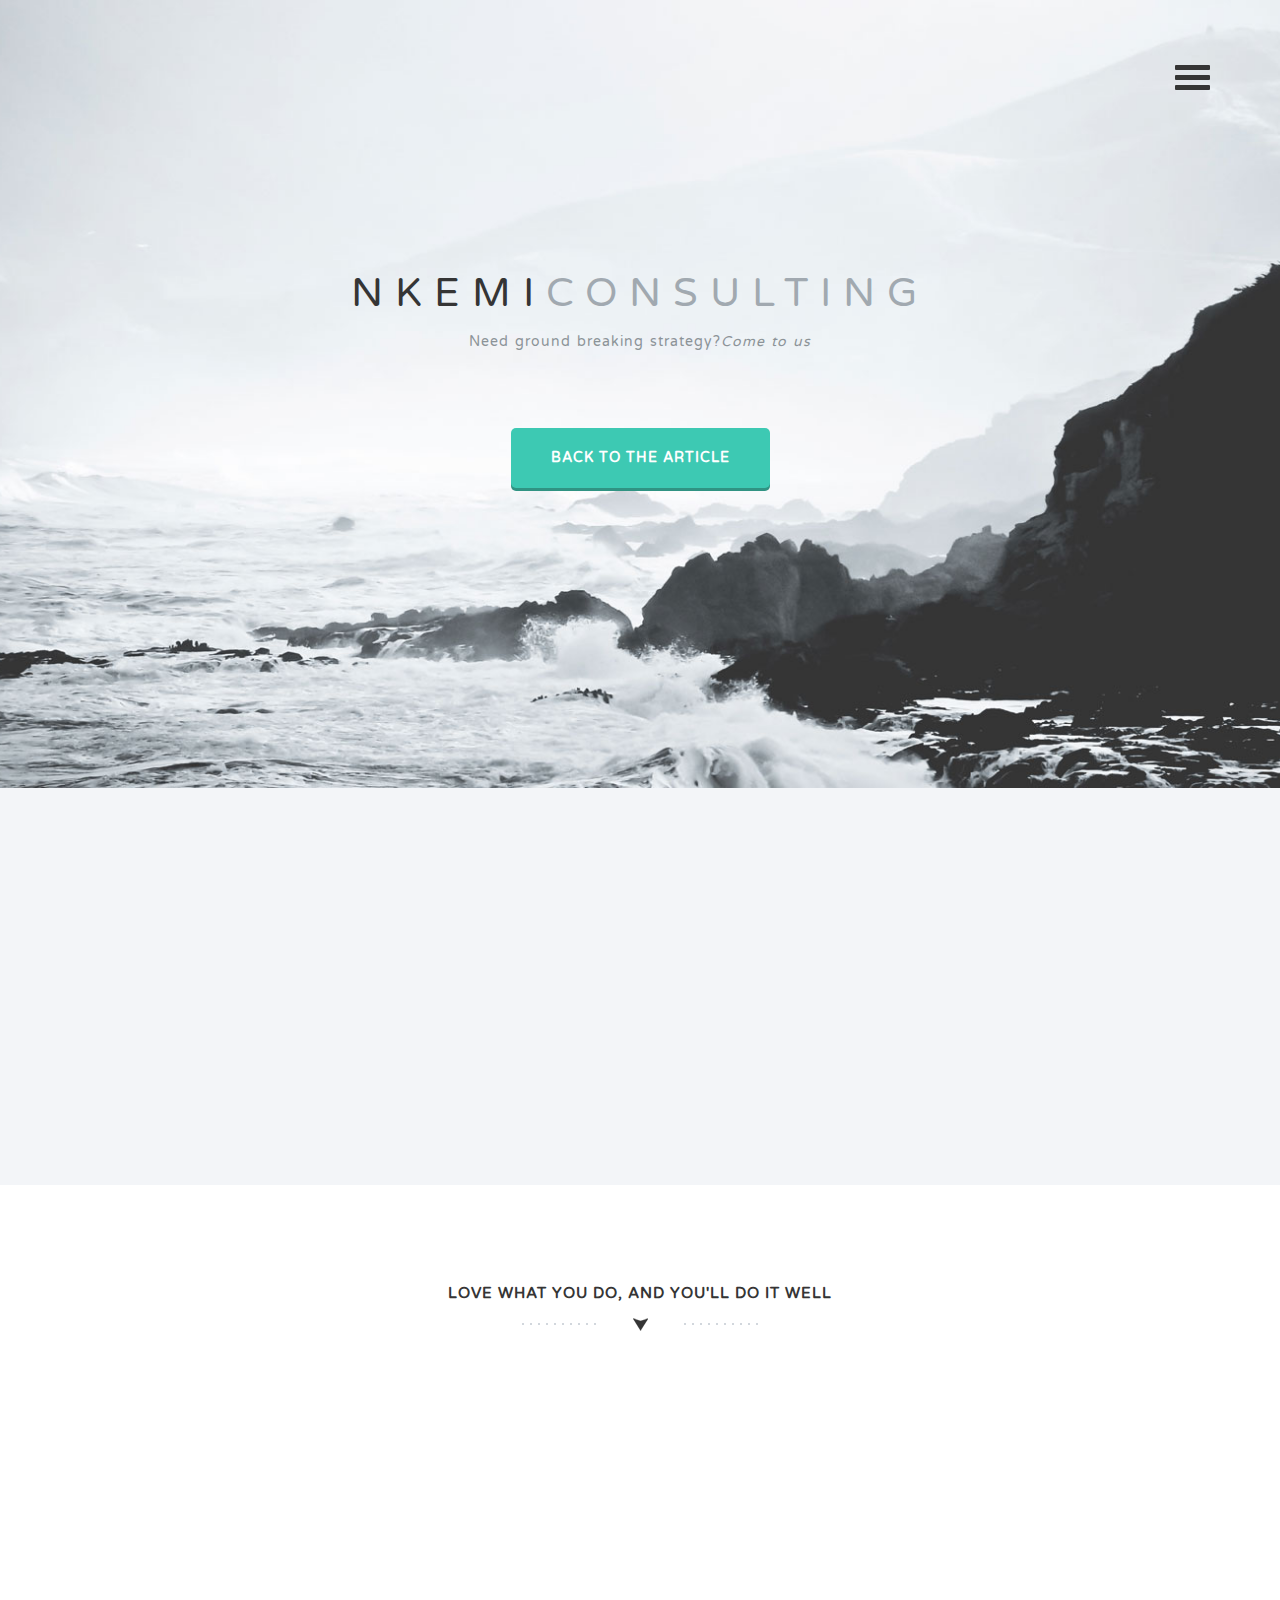
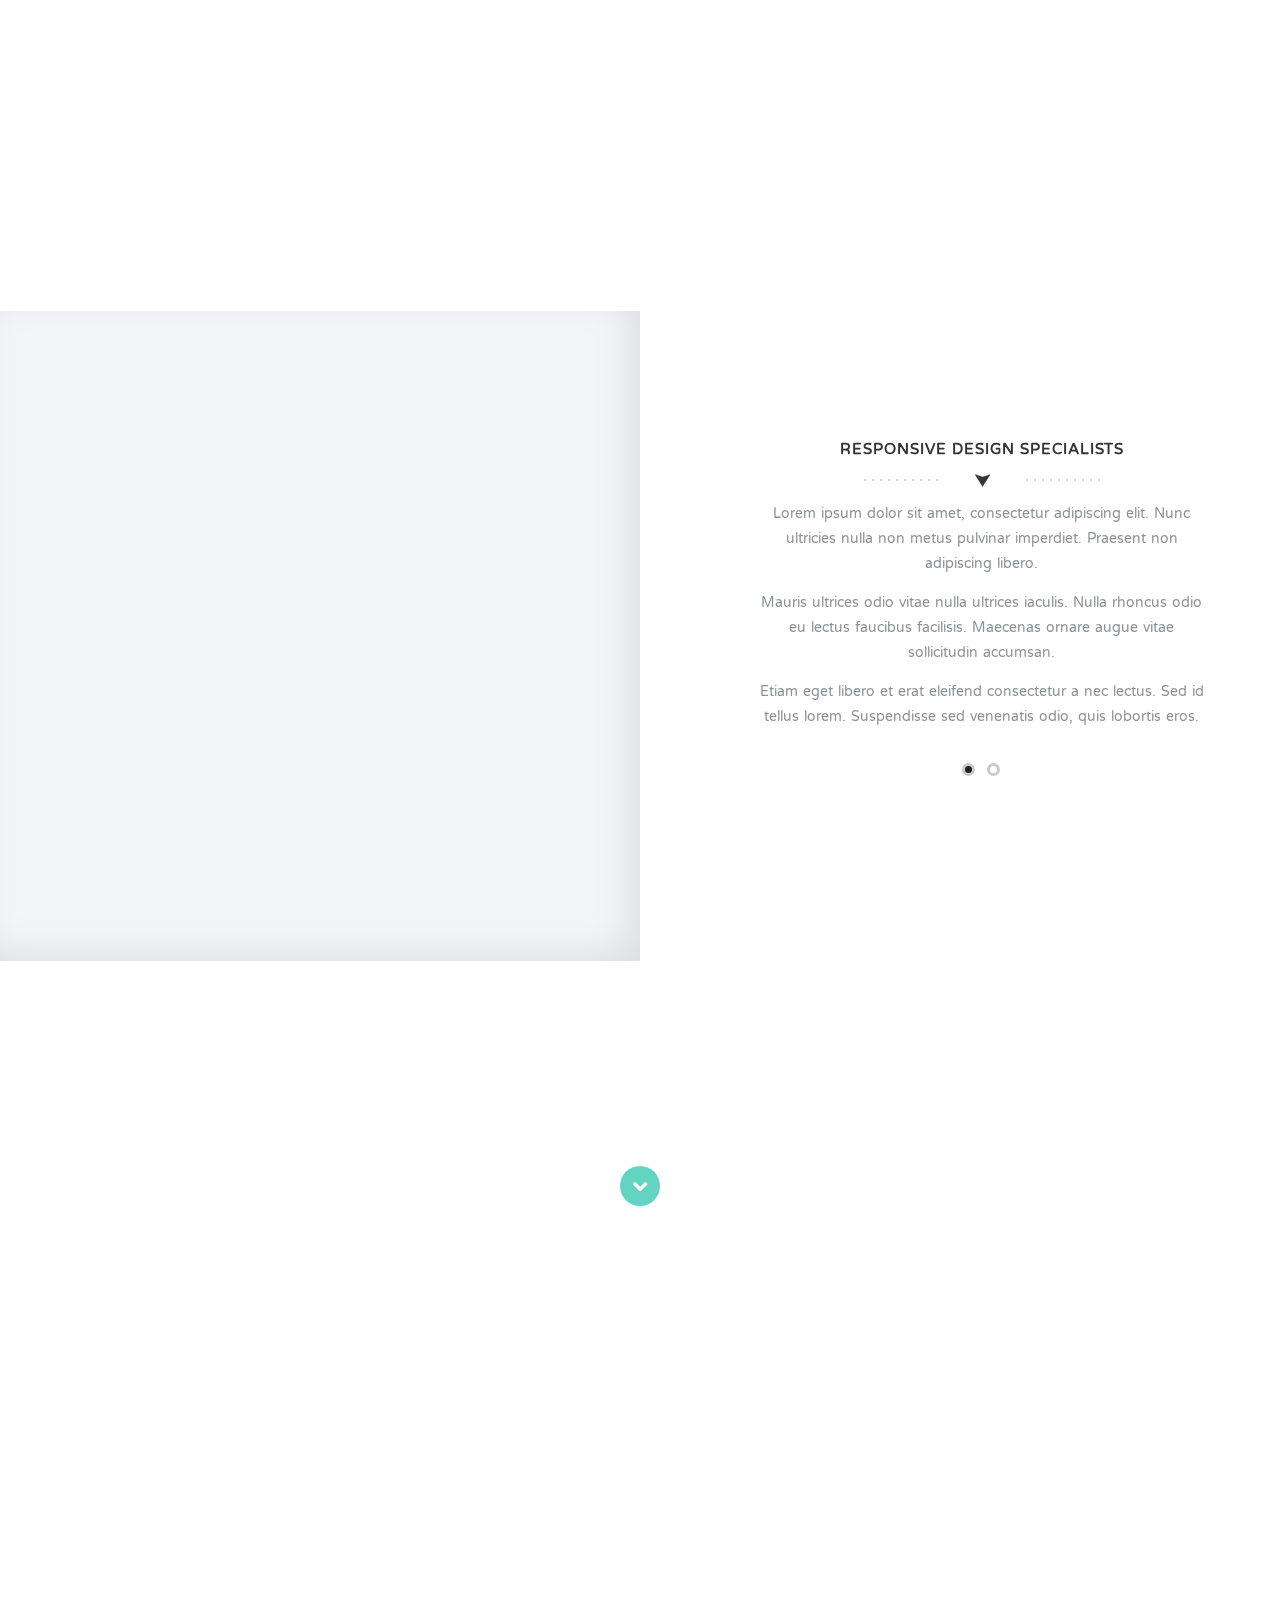
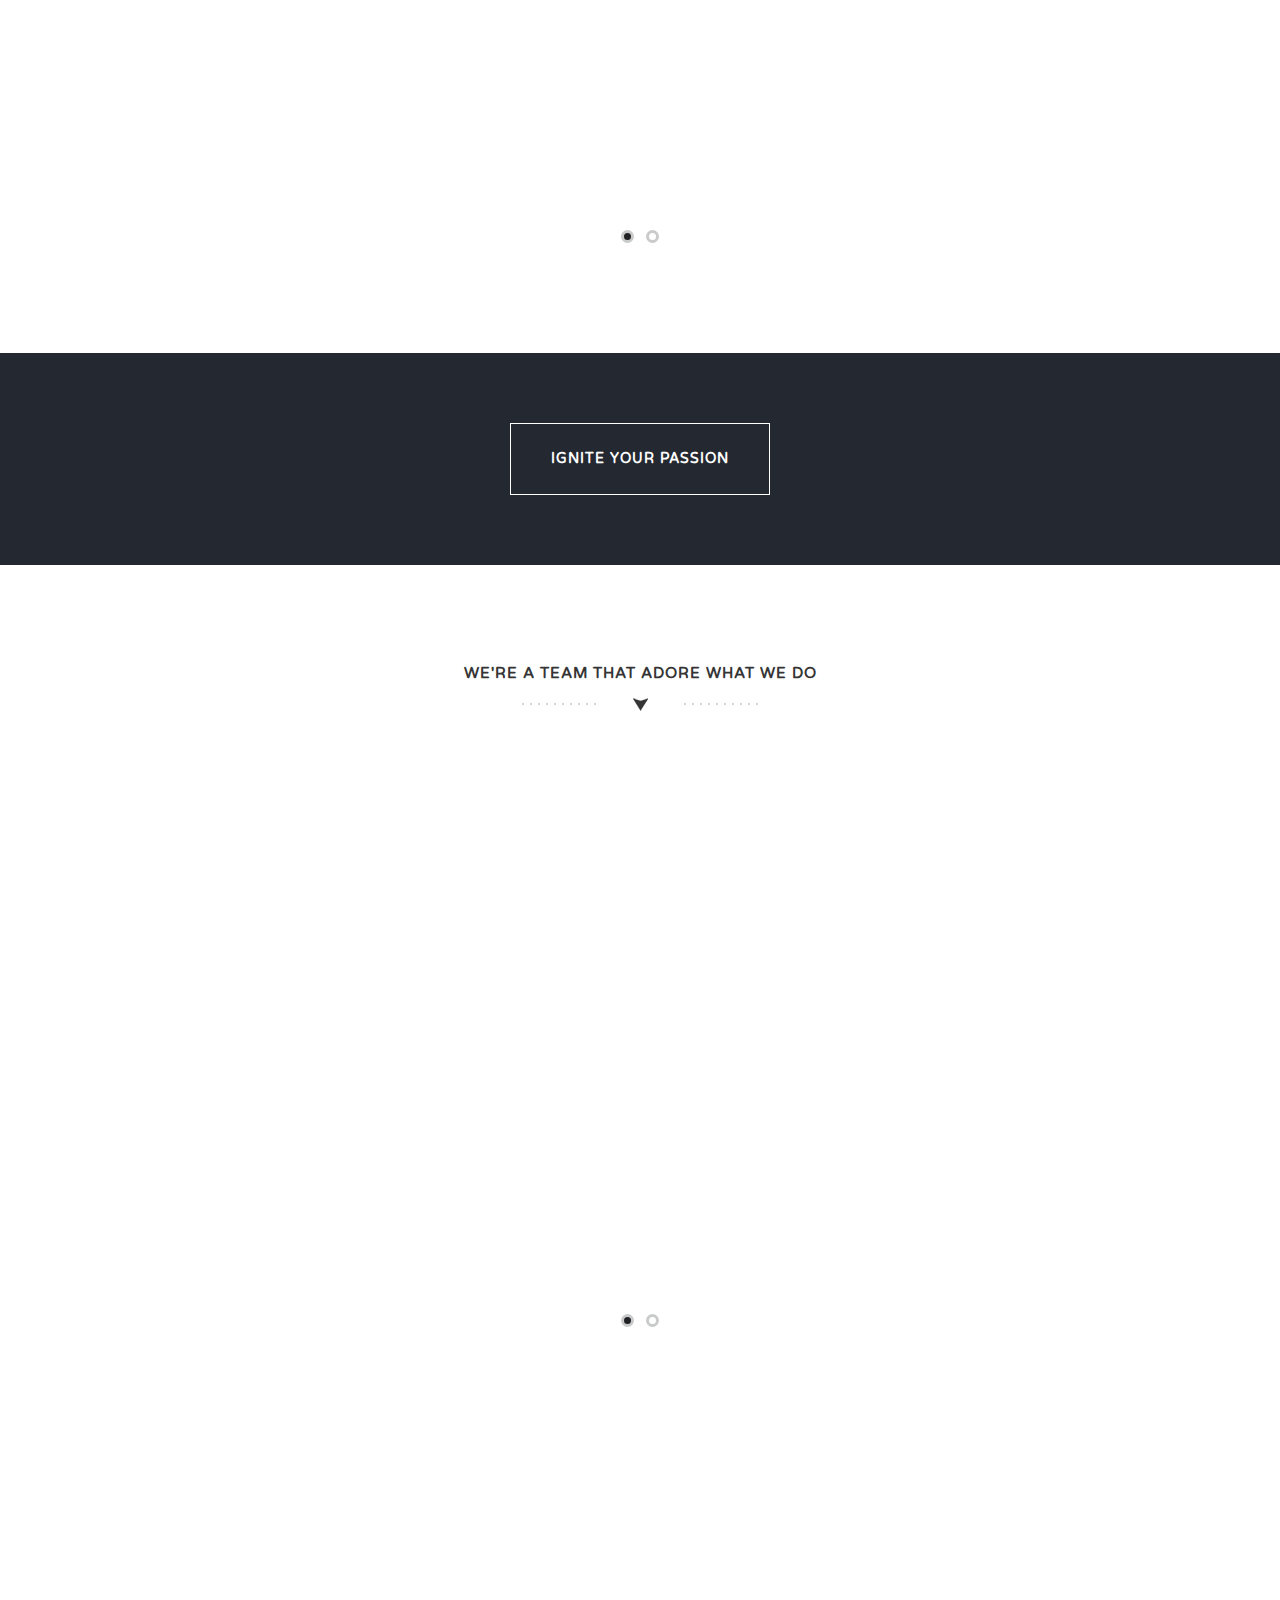
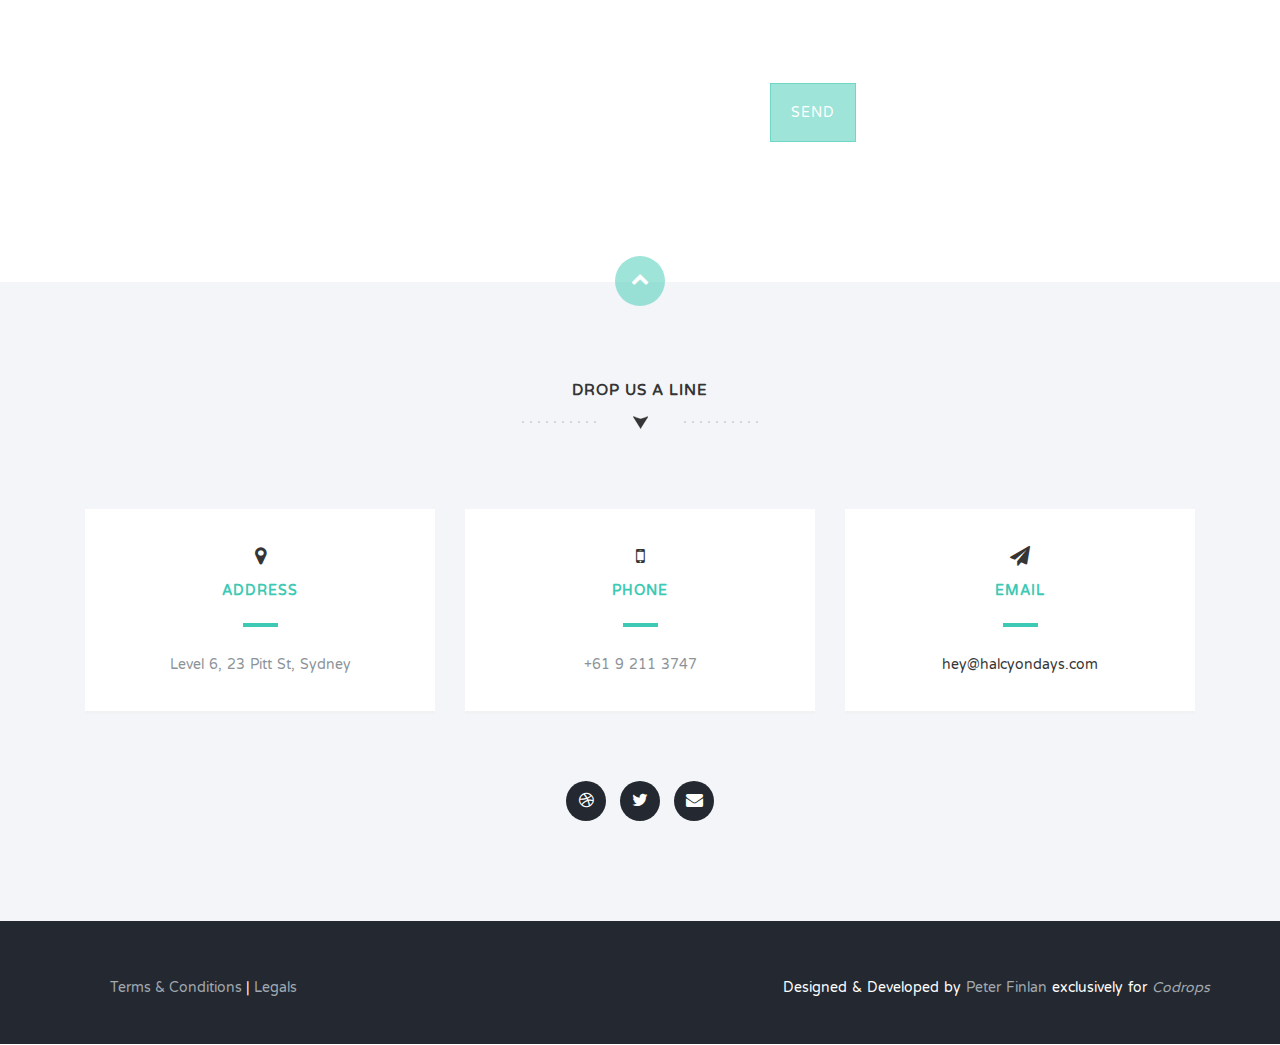
==== commit 23903a5d: "edited menu and tag line" ====
--- a/index.html
+++ b/index.html
@@ -4,7 +4,7 @@
     <meta charset="utf-8">
     <meta http-equiv="X-UA-Compatible" content="IE=edge">
     <meta name="viewport" content="width=device-width, initial-scale=1">
-    <title>Halcyon Days - An Exclusive Freebie for Codrops by Peter Finlan.</title>
+    <title>Nkemi Consulting</title>
     <link href='http://fonts.googleapis.com/css?family=Varela+Round' rel='stylesheet' type='text/css'>
     <link href="css/bootstrap.min.css" rel="stylesheet">
     <link href="http://netdna.bootstrapcdn.com/font-awesome/4.1.0/css/font-awesome.min.css" rel="stylesheet">
@@ -27,11 +27,11 @@
                 <div class="col-md-8 col-md-offset-2 col-sm-8 col-sm-offset-2 col-xs-8 col-xs-offset-2">
                   <nav class="pull">
                     <ul class="top-nav">
-                      <li><a href="#intro">Introduction <span class="indicator"><i class="fa fa-angle-right"></i></span></a></li>
-                      <li><a href="#features">Features <span class="indicator"><i class="fa fa-angle-right"></i></span></a></li>
-                      <li><a href="#responsive">Responsive Design <span class="indicator"><i class="fa fa-angle-right"></i></span></a></li>
+                      <li><a href="#intro">About Nkemi <span class="indicator"><i class="fa fa-angle-right"></i></span></a></li>
+                      <li><a href="#features">What we do <span class="indicator"><i class="fa fa-angle-right"></i></span></a></li>
+                      <li><a href="#responsive">Our Clients <span class="indicator"><i class="fa fa-angle-right"></i></span></a></li>
                       <li><a href="#portfolio">Portfolio <span class="indicator"><i class="fa fa-angle-right"></i></span></a></li>
-                      <li><a href="#team">Team <span class="indicator"><i class="fa fa-angle-right"></i></span></a></li>
+                      <li><a href="#team">Our Team <span class="indicator"><i class="fa fa-angle-right"></i></span></a></li>
                       <li><a href="#contact">Get in Touch <span class="indicator"><i class="fa fa-angle-right"></i></span></a></li>
                     </ul>
                   </nav>
@@ -49,7 +49,7 @@
               <div class="row">
                 <div class="col-md-8 col-md-offset-2 text-center inner">
                   <h1 class="animated fadeInDown">NKEMI<span>CONSULTING</span></h1>
-                  <p class="animated fadeInUp delay-05s">Doing the best work in Africa for Africans<em>Awesome</em></p>
+                  <p class="animated fadeInUp delay-05s">Need ground breaking strategy?<em>Come to us</em></p>
                 </div>
               </div>
               <div class="row">
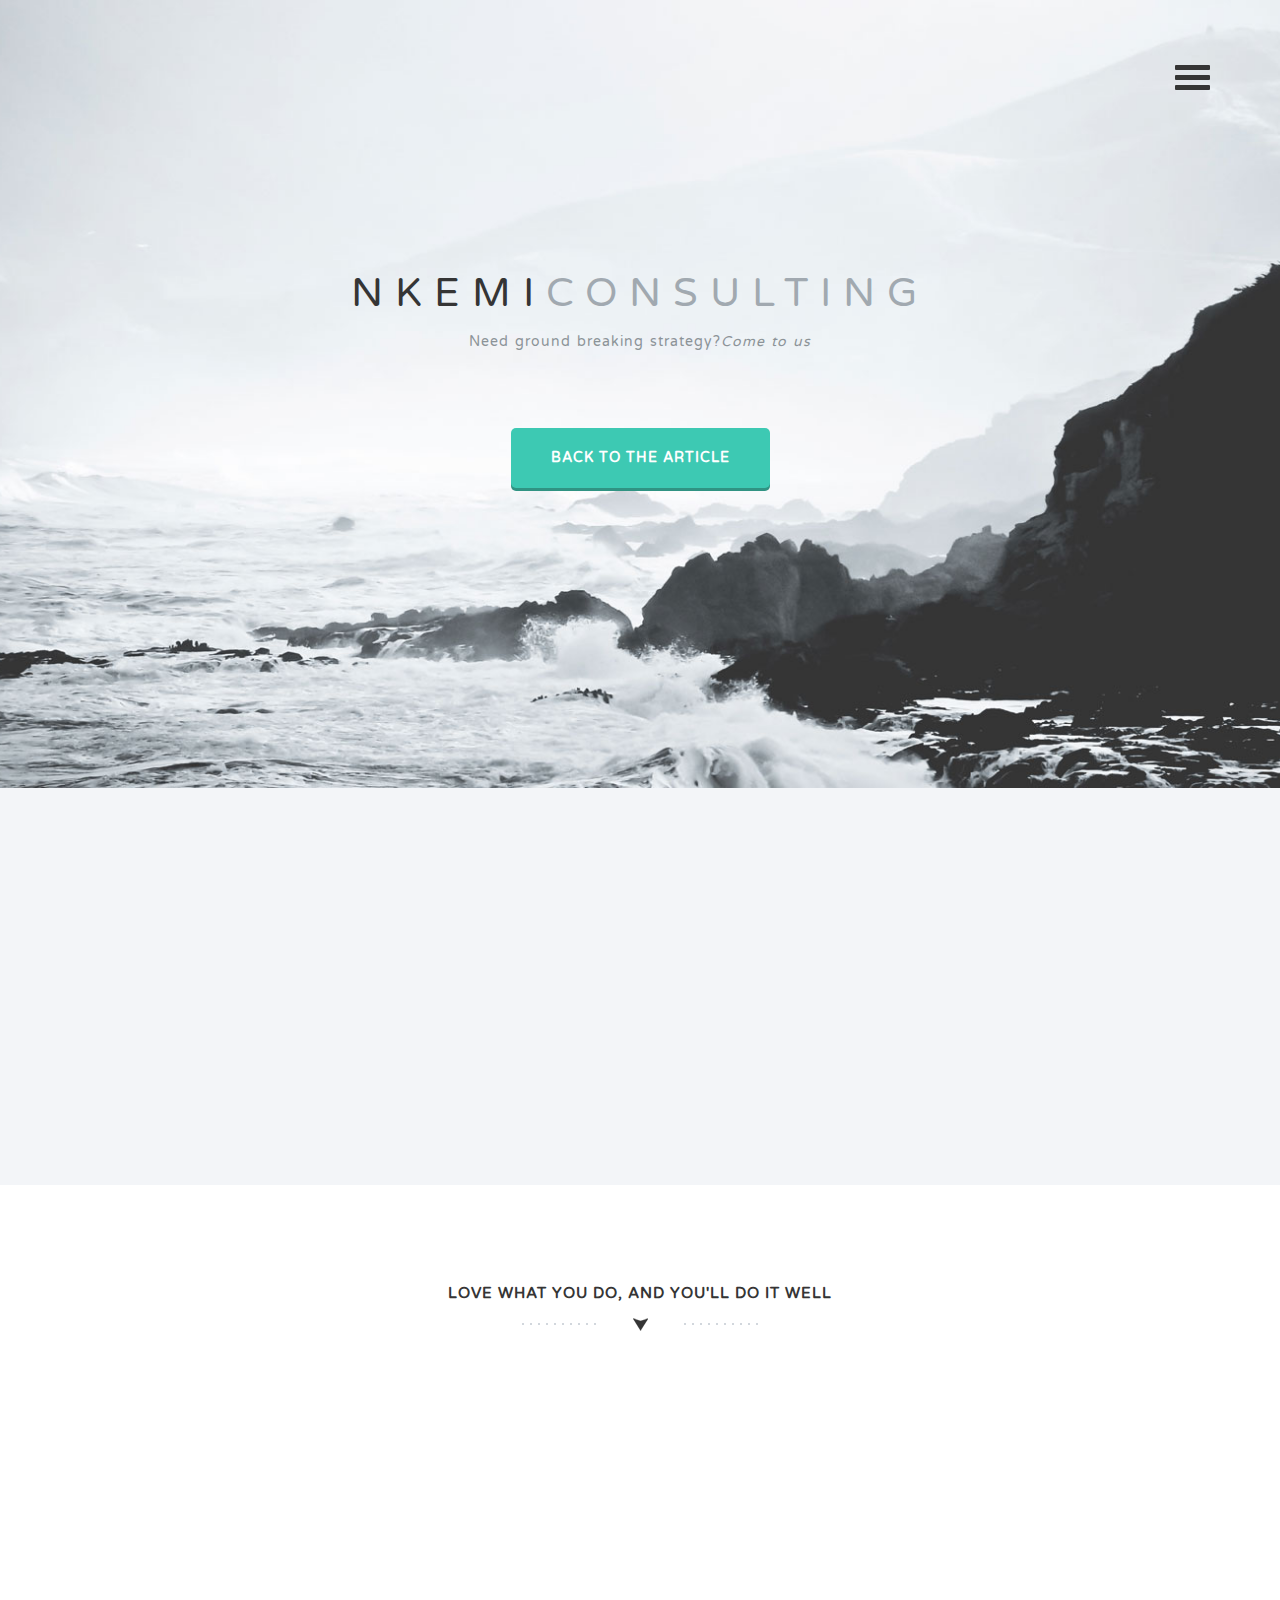
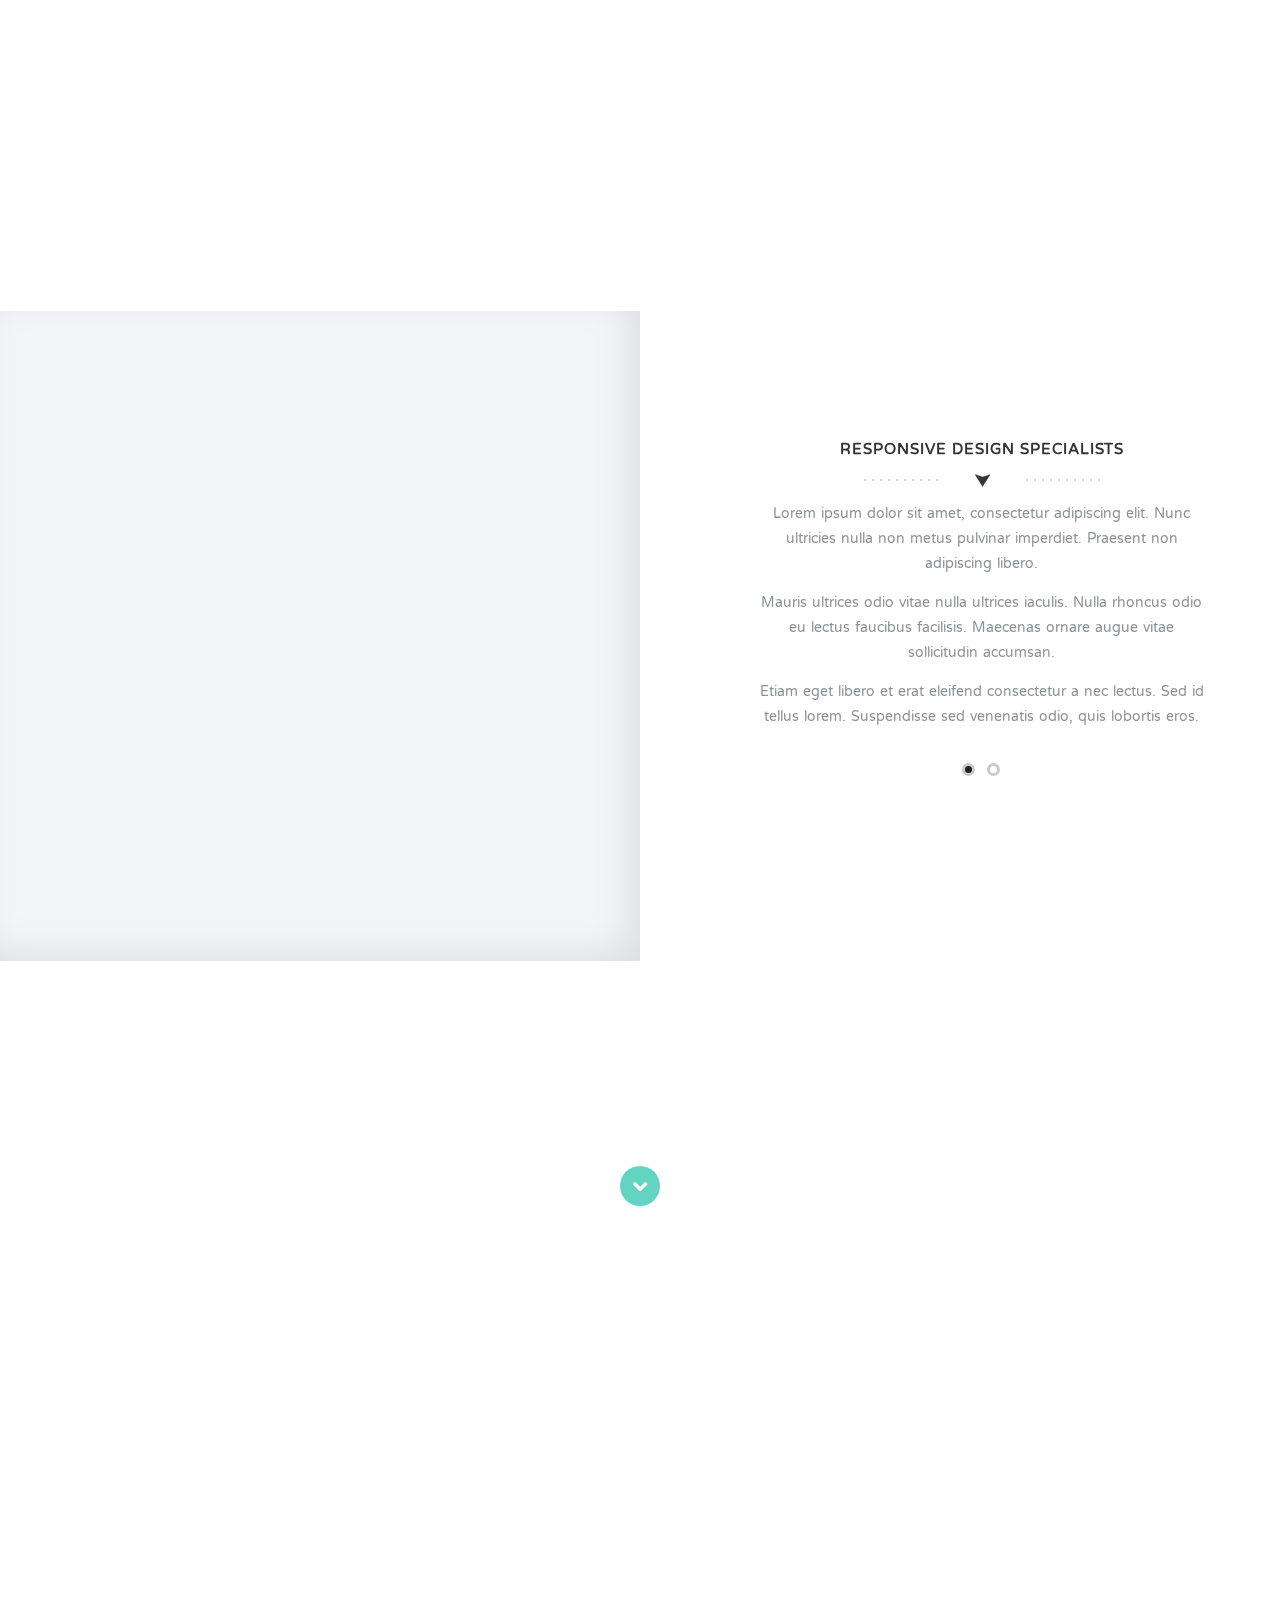
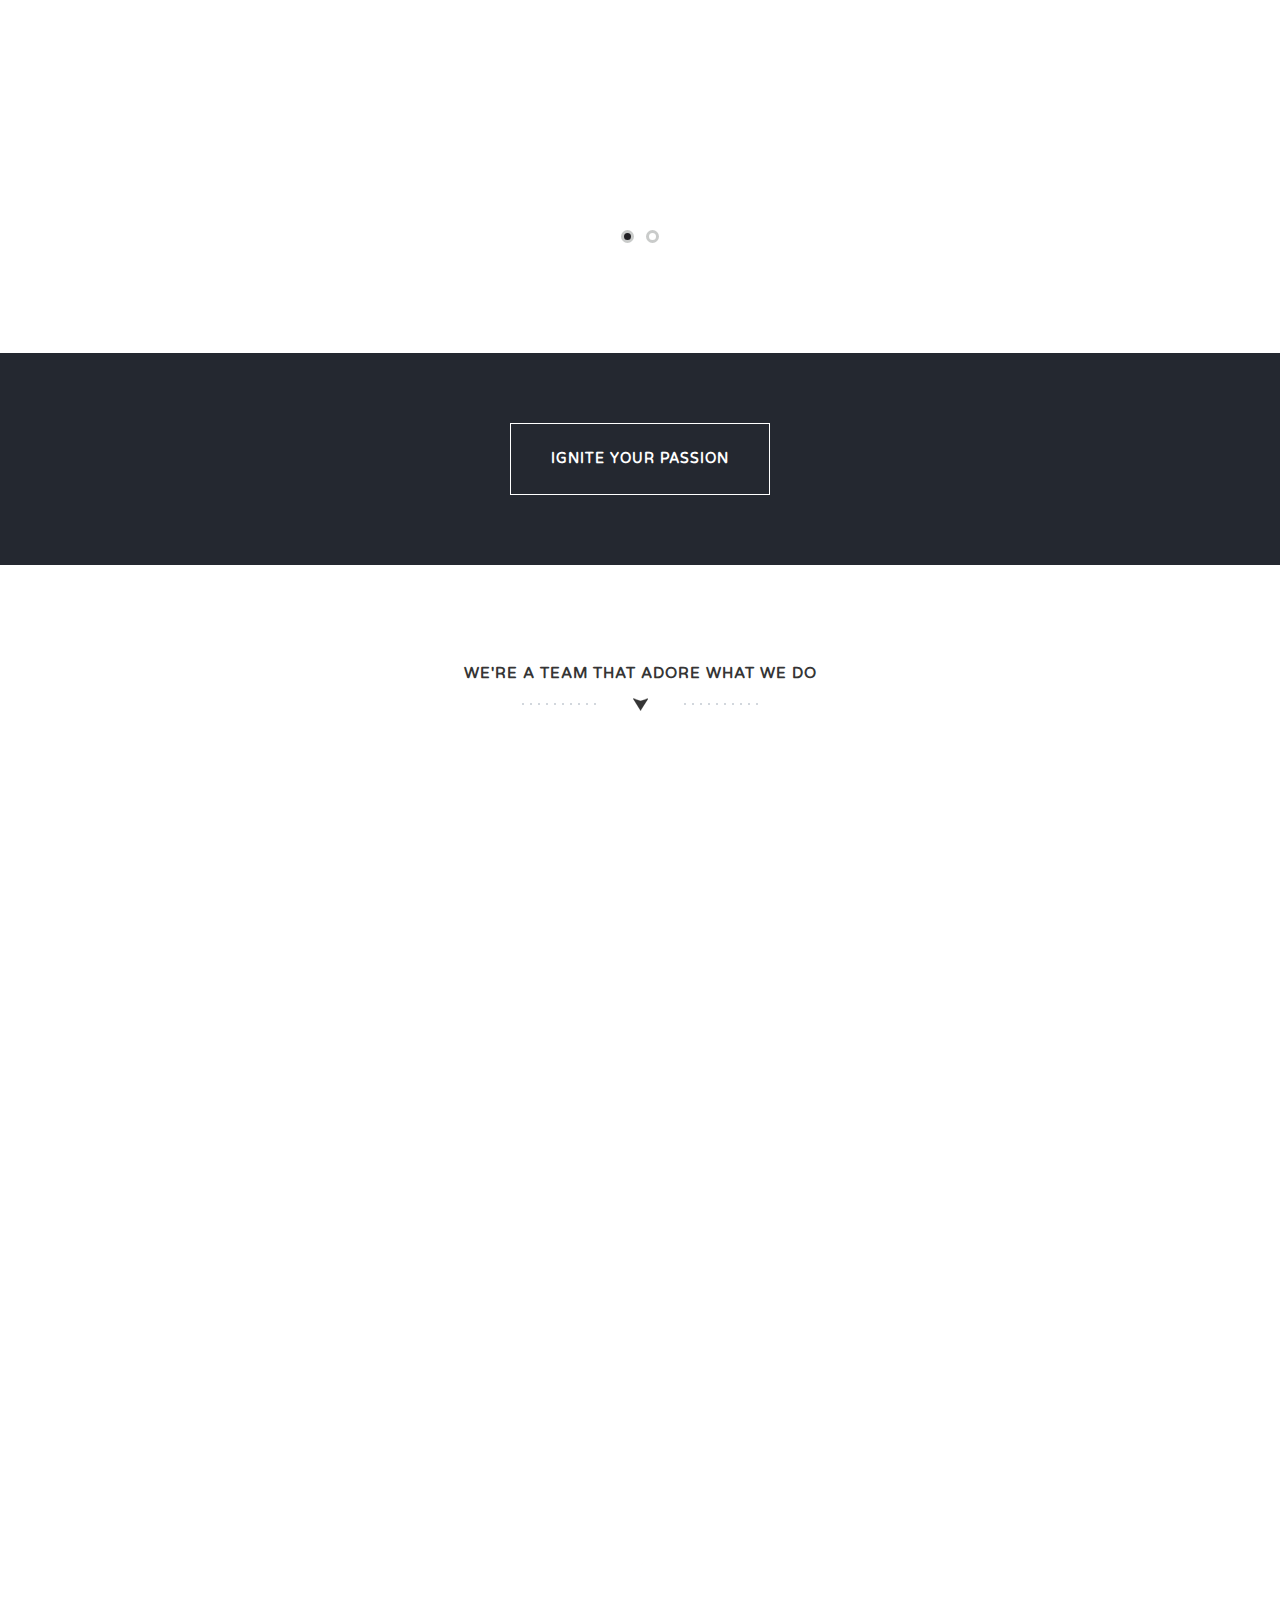
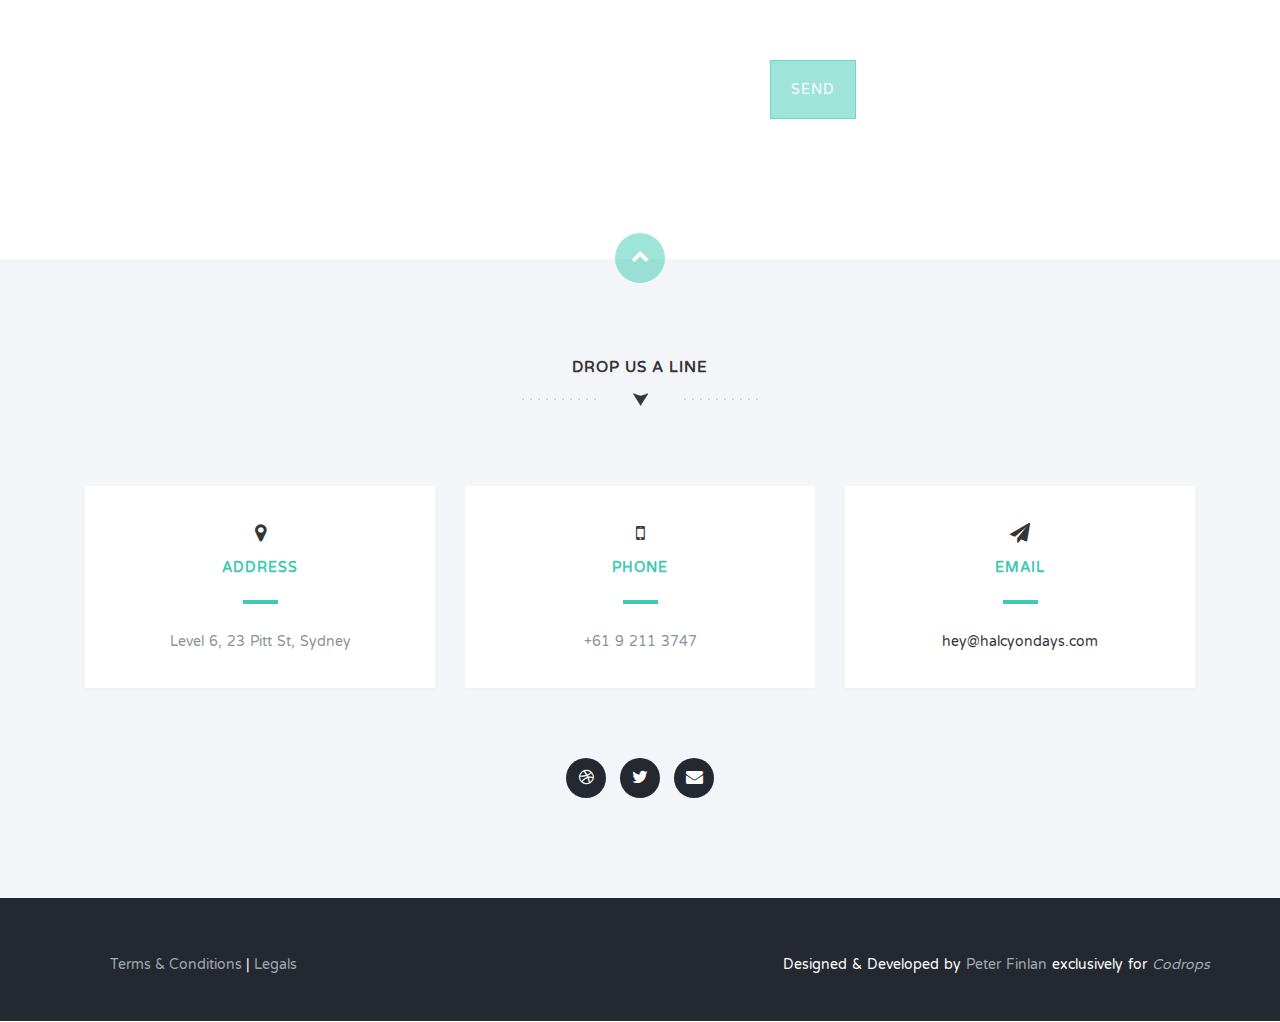
==== commit dc53c9b2: "added carole mbui's details  - Picture  - Bio  - Social links" ====
--- a/index.html
+++ b/index.html
@@ -48,7 +48,7 @@
               </div>
               <div class="row">
                 <div class="col-md-8 col-md-offset-2 text-center inner">
-                  <h1 class="animated fadeInDown">NKEMI<span>CONSULTING</span></h1>
+                  <h1 class="animated f  adeInDown">NKEMI<span>CONSULTING</span></h1>
                   <p class="animated fadeInUp delay-05s">Need ground breaking strategy?<em>Come to us</em></p>
                 </div>
               </div>
@@ -265,13 +265,13 @@
                     <li>
                       <div class="col-md-4 wp5">
                         <img src="img/team-01.png" alt="Team Member">
-                        <h2>Jon Snow</h2>
-                        <p>Lorem ipsum dolor sit amet, consectetur adipiscing elit. Nunc ultricies nulla non metus pulvinar imperdiet. Praesent non adipiscing libero.</p>
-                        <div class="social">
-                          <ul class="social-buttons">
-                            <li><a href="#" class="social-btn"><i class="fa fa-dribbble"></i></a></li>
-                            <li><a href="#" class="social-btn"><i class="fa fa-twitter"></i></a></li>
-                            <li><a href="#" class="social-btn"><i class="fa fa-envelope"></i></a></li>
+                        <h2>Caroline Mbui</h2>
+                        <p>Brand, Marketing & Communication Consultant. I love Africa</p>
+                        <div class="social">
+                          <ul class="social-buttons">
+                            <li><a href="#" class="social-btn"><i class="fa fa-envelope"></i></a></li>
+                            <li><a href="https://twitter.com/JustDes" class="social-btn"><i class="fa fa-twitter"></i></a></li>
+                            <li><a href="http://ke.linkedin.com/in/carolinekmbui" class="social-btn"><i class="fa fa-linkedin"></i></a></li>
                           </ul>
                         </div>
                       </div>
@@ -301,7 +301,7 @@
                         </div>
                       </div>
                     </li>
-                    <li>
+                    <!-- <li>
                       <div class="col-md-4 wp5">
                         <img src="img/team-01.png" alt="Team Member">
                         <h2>Jon Snow</h2>
@@ -338,7 +338,7 @@
                           </ul>
                         </div>
                       </div>
-                    </li>
+                    </li> -->
                   </ul>
                 </div>
               </div>
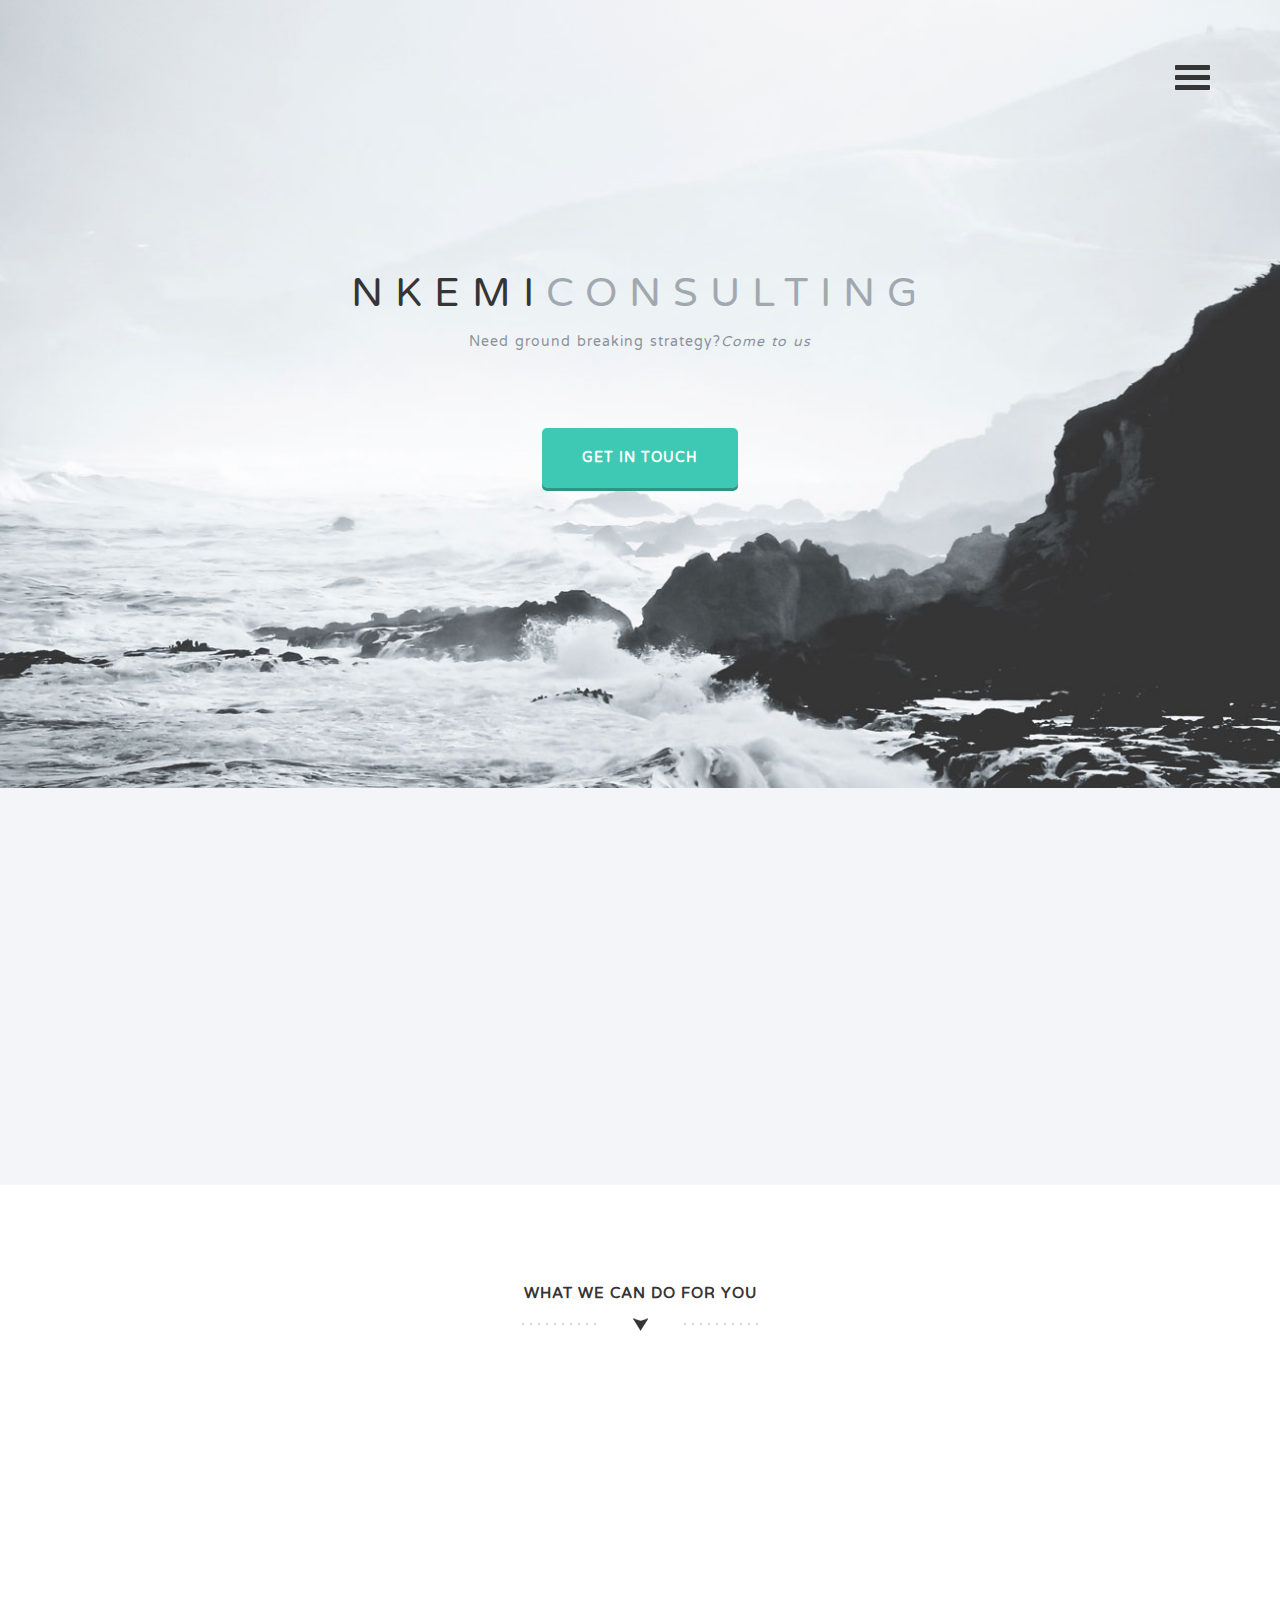
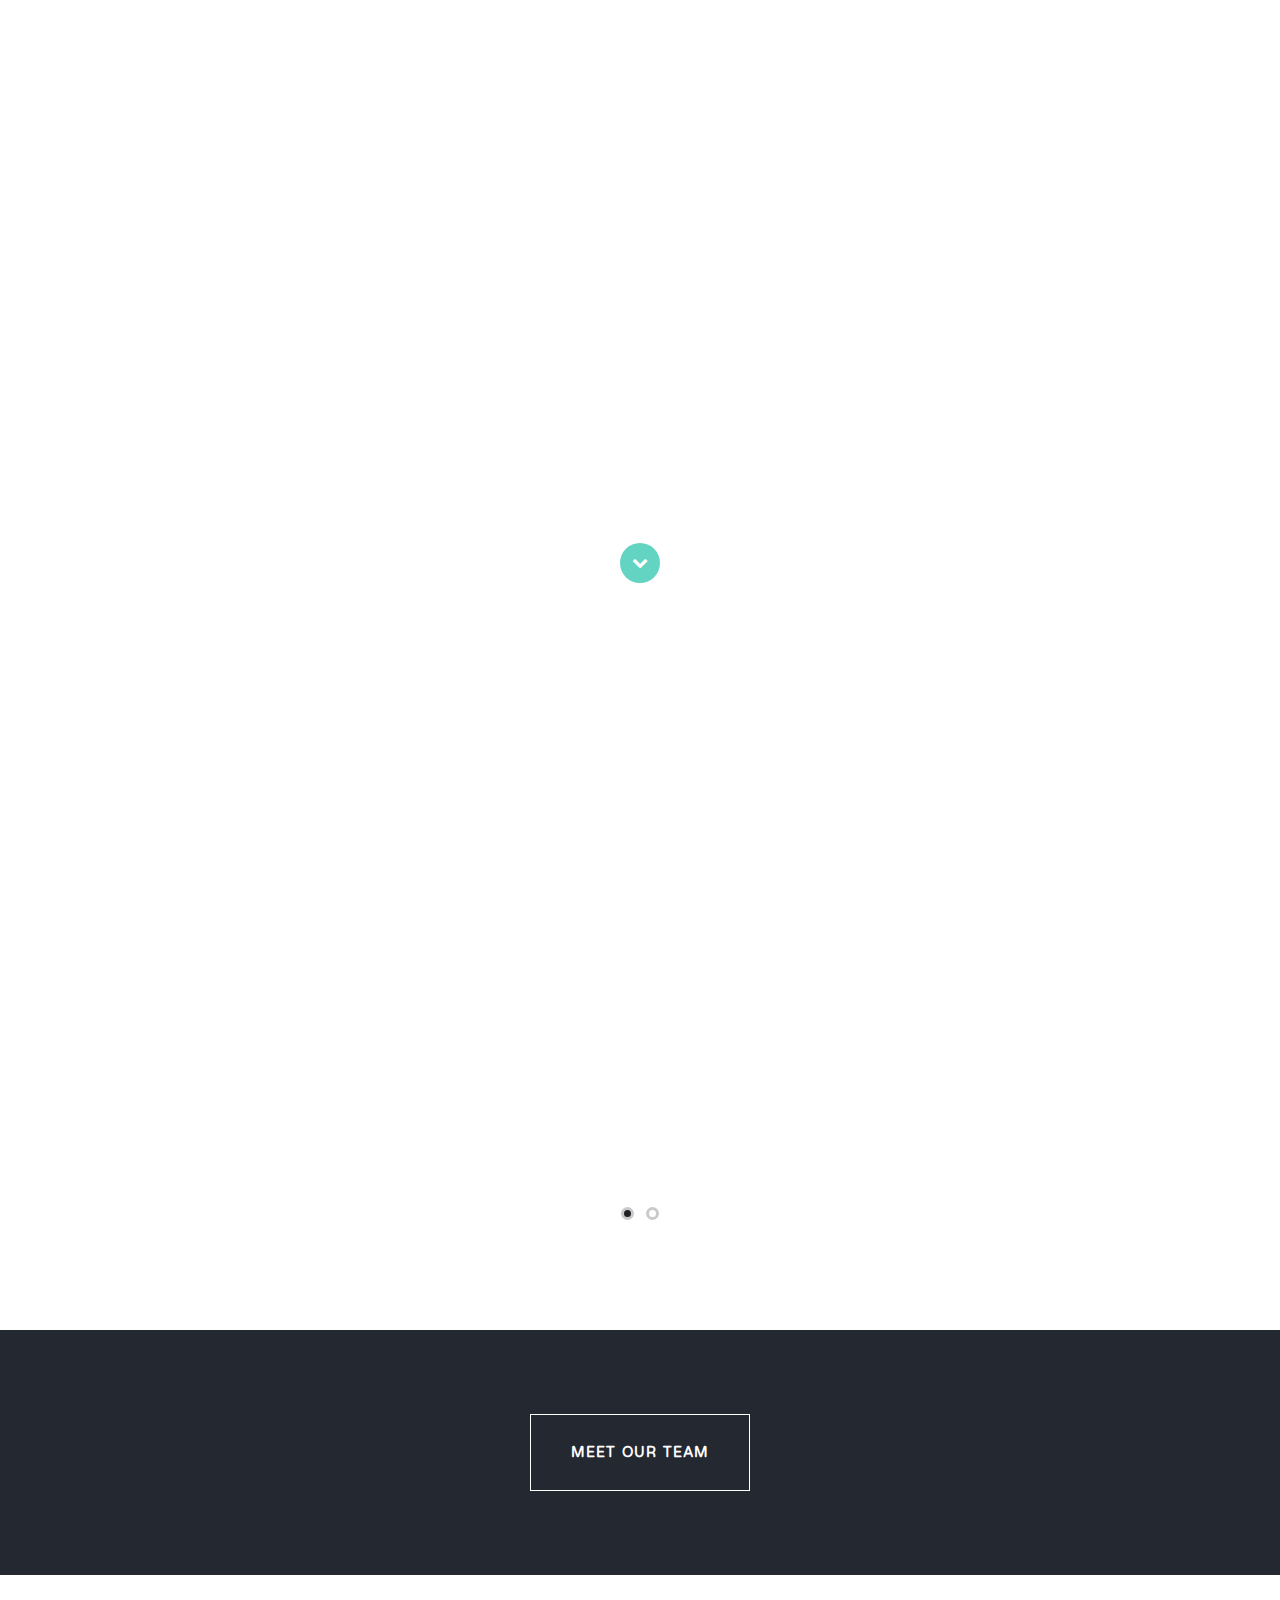
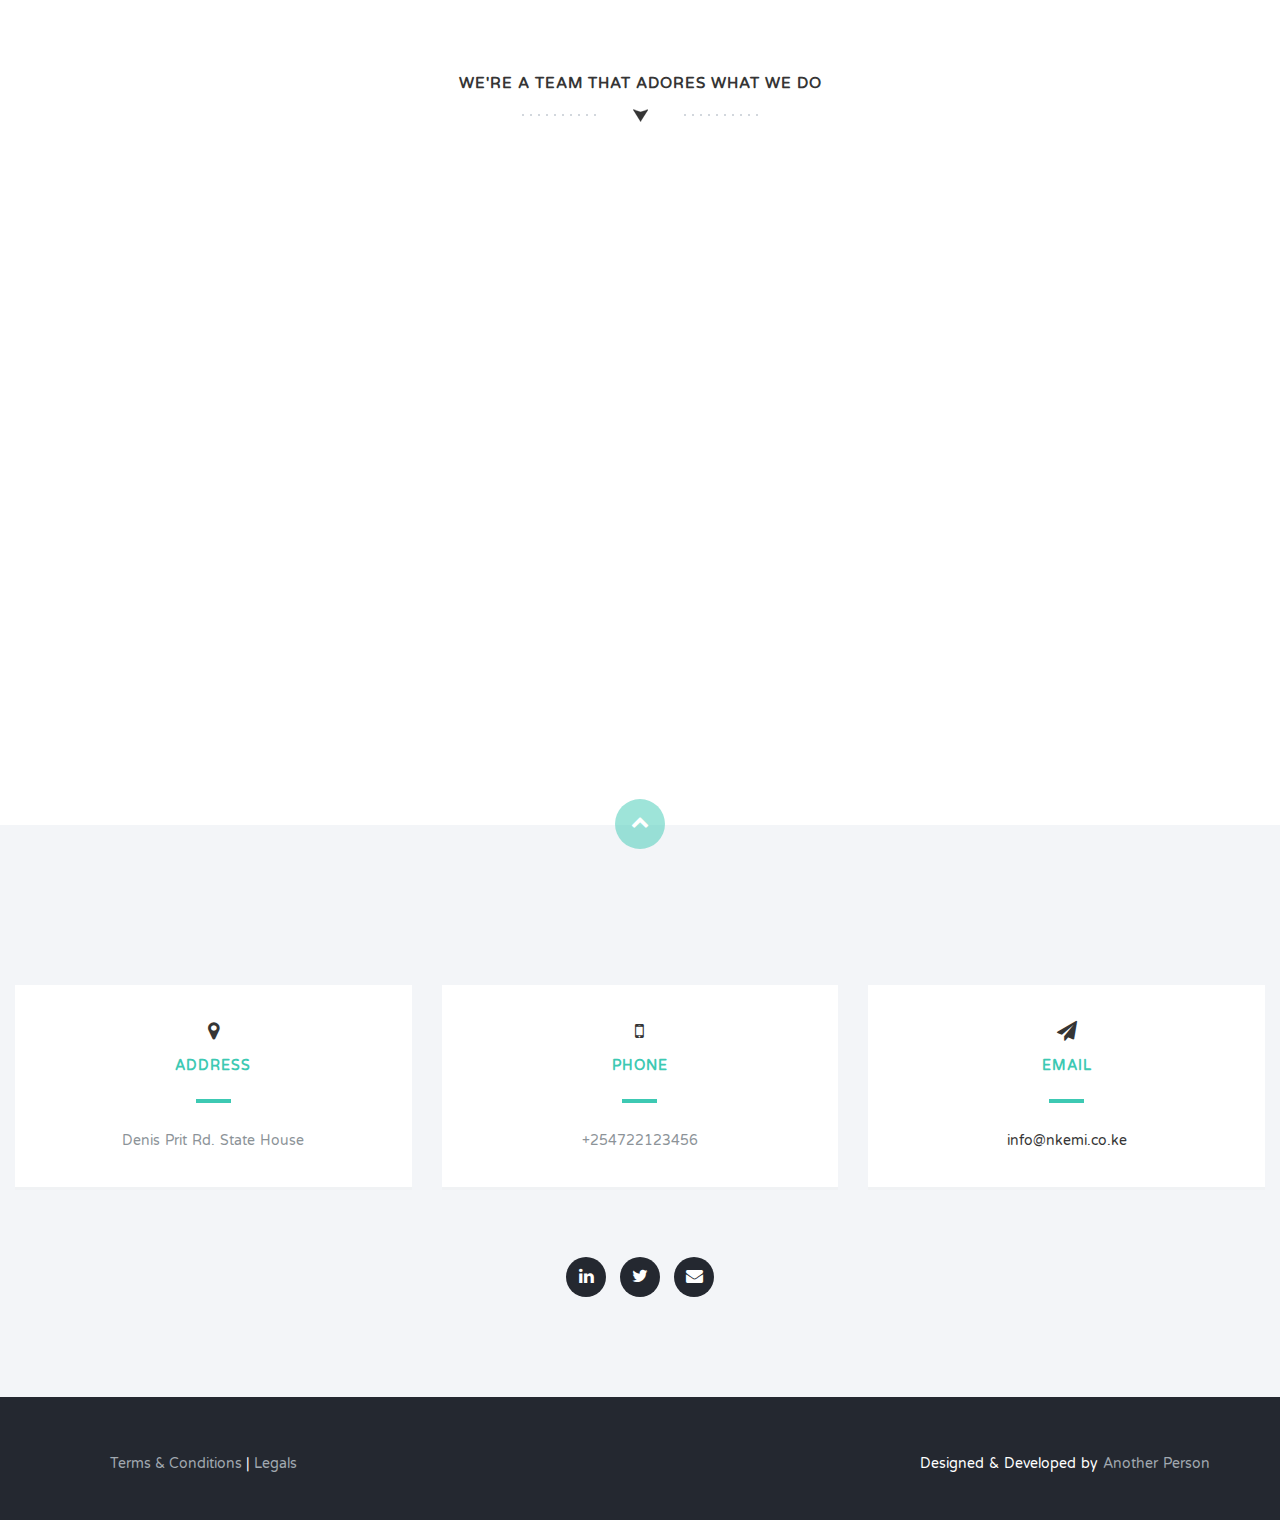
==== commit 56254413: "Made structure and content changes" ====
--- a/index.html
+++ b/index.html
@@ -54,7 +54,7 @@
               </div>
               <div class="row">
                 <div class="col-md-6 col-md-offset-3 text-center">
-                  <a href="http://tympanus.net/codrops/?p=19439" class="learn-more-btn">Back to the article</a>
+                  <a href="#" class="learn-more-btn">Get in touch</a>
                 </div>
               </div>
             </div>
@@ -64,7 +64,7 @@
           <div class="container">
             <div class="row">
               <div class="col-md-8 col-md-offset-2 wp1">
-                <h1 class="arrow">A Creative Portfolio Template</h1>
+                <h1 class="arrow">In a nutshell</h1>
                 <p>Sed a lorem quis neque interdum <a href="#">consequat ut sed sem</a>. Duis quis tempor nunc. Interdum et malesuada fames ac ante ipsum primis in faucibus. Praesent id tempor ipsum. Fusce at massa ac nunc porta fringilla sed eget neque. Quisque quis pretium nulla. Fusce eget bibendum neque, vel volutpat augue. Lorem ipsum dolor sit amet, consectetur adipiscing elit. Interdum et malesuada fames ac ante ipsum primis in faucibus.</p>
               </div>
             </div>
@@ -74,13 +74,13 @@
           <div class="container">
             <div class="row">
               <div class="col-md-12">
-                <h1 class="arrow">Love what you do, and you'll do it well</h1>
+                <h1 class="arrow">What we can do for you</h1>
                 <div class="features-wrapper">
                   <div class="col-md-4 wp2">
                     <div class="icon">
                       <i class="fa fa-laptop shadow"></i>
                     </div>
-                    <h2>Digital Design</h2>
+                    <h2>Research</h2>
                     <p>Lorem ipsum dolor sit amet, consectetur adipiscing elit. Sed a lorem quis neque interdum consequat ut sed sem. Duis quis tempor nunc. Interdum et malesuada fames ac ante ipsum
                     primis in faucibus.</p>
                   </div>
@@ -88,7 +88,7 @@
                     <div class="icon">
                       <i class="fa fa-code shadow"></i>
                     </div>
-                    <h2>Web Development</h2>
+                    <h2>Strategy</h2>
                     <p>Lorem ipsum dolor sit amet, consectetur adipiscing elit. Sed a lorem quis neque interdum consequat ut sed sem. Duis quis tempor nunc. Interdum et malesuada fames ac ante ipsum
                     primis in faucibus.</p>
                   </div>
@@ -96,7 +96,7 @@
                     <div class="icon">
                       <i class="fa fa-heart shadow"></i>
                     </div>
-                    <h2>Creative Direction</h2>
+                    <h2>Execution</h2>
                     <p>Lorem ipsum dolor sit amet, consectetur adipiscing elit. Sed a lorem quis neque interdum consequat ut sed sem. Duis quis tempor nunc. Interdum et malesuada fames ac ante ipsum
                     primis in faucibus.</p>
                   </div>
@@ -106,7 +106,7 @@
             </div>
           </div>
         </section>
-        <section class="text-center" id="responsive">
+        <!-- <section class="text-center" id="responsive">
           <div class="container-fluid nopadding responsive-services">
             <div class="wrapper">
               <div class="iphone">
@@ -139,12 +139,12 @@
               </div>
             </div>
           </div>
-        </section>
+        </section> -->
         <section class="swag text-center">
           <div class="container">
             <div class="row">
               <div class="col-md-8 col-md-offset-2">
-                <h1>I got 99 Problems<span>but <em>design</em> 'aint one</span></h1>
+                <h1> " Nkemi has delivered "<span> Aman Mohammed <em> Marketing Director </em> Example Company</span></h1>
                 <a href="#portfolio" class="down-arrow-btn"><i class="fa fa-chevron-down"></i></a>
               </div>
             </div>
@@ -246,7 +246,7 @@
           <div class="container">
             <div class="row">
               <div class="col-md-12">
-                <a href="#" class="ignite-btn">Ignite Your Passion</a>
+                <p href="#" class="ignite-btn">Meet our Team</p>
               </div>
             </div>
           </div>
@@ -255,7 +255,7 @@
           <div class="container">
             <div class="row">
               <div class="col-md-12">
-                <h1 class="arrow">We're a team that adore what we do</h1>
+                <h1 class="arrow">We're a team that adores what we do</h1>
               </div>
             </div>
             <div class="row">
@@ -345,7 +345,7 @@
             </div>
           </div>
         </section>
-        <section class="subscribe text-center">
+        <!-- <section class="subscribe text-center">
           <div class="container">
             <h1><i class="fa fa-paper-plane"></i><span>Subscribe to stay in the loop</span></h1>
             <form action="#">
@@ -353,39 +353,39 @@
               <input type="submit" name="" value="Send">
             </form>
           </div>
-        </section>
+        </section> -->
         <section class="dark-bg text-center section-padding contact-wrap" id="contact">
           <a href="#top" class="up-btn"><i class="fa fa-chevron-up"></i></a>
-          <div class="container">
+         <!--  <div class="container">
             <div class="row">
               <div class="col-md-12">
                 <h1 class="arrow">Drop us a line</h1>
               </div>
-            </div>
+            </div> -->
             <div class="row contact-details">
               <div class="col-md-4">
                 <div class="light-box box-hover">
                   <h2><i class="fa fa-map-marker"></i><span>Address</span></h2>
-                  <p>Level 6, 23 Pitt St, Sydney</p>
+                  <p>Denis Prit Rd. State House</p>
                 </div>
               </div>
               <div class="col-md-4">
                 <div class="light-box box-hover">
                   <h2><i class="fa fa-mobile"></i><span>Phone</span></h2>
-                  <p>+61 9 211 3747</p>
+                  <p>+254722123456</p>
                 </div>
               </div>
               <div class="col-md-4">
                 <div class="light-box box-hover">
                   <h2><i class="fa fa-paper-plane"></i><span>Email</span></h2>
-                  <p><a href="#">hey@halcyondays.com</a></p>
+                  <p><a href="#">info@nkemi.co.ke</a></p>
                 </div>
               </div>
             </div>
             <div class="row">
               <div class="col-md-12">
                 <ul class="social-buttons">
-                  <li><a href="#" class="social-btn"><i class="fa fa-dribbble"></i></a></li>
+                  <li><a href="#" class="social-btn"><i class="fa fa-linkedin"></i></a></li>
                   <li><a href="#" class="social-btn"><i class="fa fa-twitter"></i></a></li>
                   <li><a href="#" class="social-btn"><i class="fa fa-envelope"></i></a></li>
                 </ul>
@@ -403,7 +403,7 @@
                 </ul>
               </div>
               <div class="col-md-6 credit">
-                <p>Designed &amp; Developed by <a href="http://www.peterfinlan.com/">Peter Finlan</a> exclusively for <a href="http://tympanus.net/codrops/"><em>Codrops</em></a></p>
+                <p>Designed &amp; Developed by <a href="http://www.chaos.co.ke/">Another Person</a></p>
               </div>
             </div>
           </div>
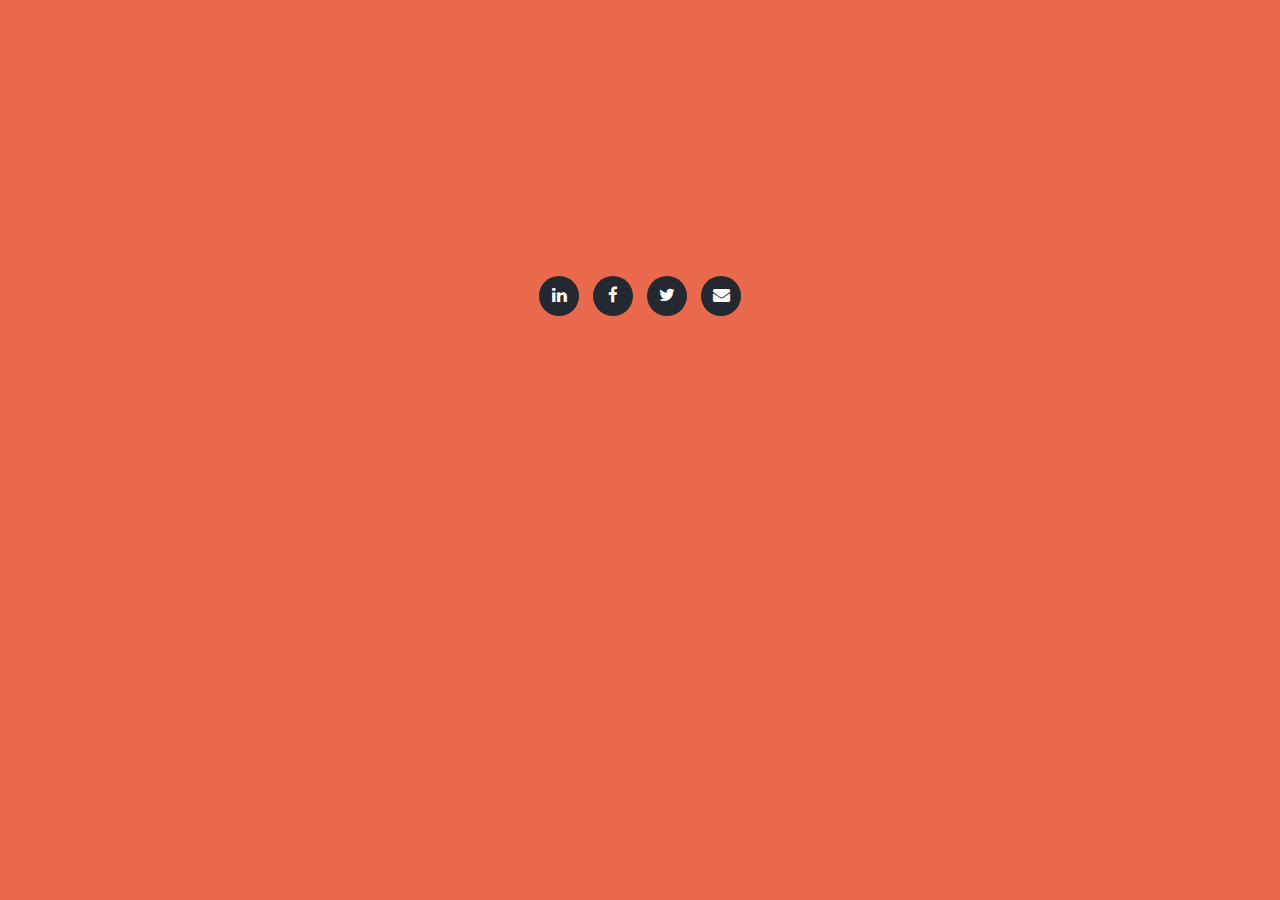
==== commit 6b1cedd0: "under construction page" ====
--- a/index.html
+++ b/index.html
@@ -1,7 +1,7 @@
-<!DOCTYPE html>
-<html lang="en">
-  <head>
-    <meta charset="utf-8">
+<!doctype html>
+<html>
+    <head>
+        <meta charset="utf-8">
     <meta http-equiv="X-UA-Compatible" content="IE=edge">
     <meta name="viewport" content="width=device-width, initial-scale=1">
     <title>Nkemi Consulting</title>
@@ -12,409 +12,21 @@
     <link href="css/styles.css" rel="stylesheet">
     <link href="css/queries.css" rel="stylesheet">
     <link href="css/animate.css" rel="stylesheet">
-        <!-- HTML5 Shim and Respond.js IE8 support of HTML5 elements and media queries -->
-        <!-- WARNING: Respond.js doesn't work if you view the page via file:// -->
-        <!--[if lt IE 9]>
-        <script src="https://oss.maxcdn.com/libs/html5shiv/3.7.0/html5shiv.js"></script>
-        <script src="https://oss.maxcdn.com/libs/respond.js/1.4.2/respond.min.js"></script>
-        <![endif]-->
-      </head>
-      <body id="top">
-        <header id="home">
-          <nav>
-            <div class="container-fluid">
-              <div class="row">
-                <div class="col-md-8 col-md-offset-2 col-sm-8 col-sm-offset-2 col-xs-8 col-xs-offset-2">
-                  <nav class="pull">
-                    <ul class="top-nav">
-                      <li><a href="#intro">About Nkemi <span class="indicator"><i class="fa fa-angle-right"></i></span></a></li>
-                      <li><a href="#features">What we do <span class="indicator"><i class="fa fa-angle-right"></i></span></a></li>
-                      <li><a href="#responsive">Our Clients <span class="indicator"><i class="fa fa-angle-right"></i></span></a></li>
-                      <li><a href="#portfolio">Portfolio <span class="indicator"><i class="fa fa-angle-right"></i></span></a></li>
-                      <li><a href="#team">Our Team <span class="indicator"><i class="fa fa-angle-right"></i></span></a></li>
-                      <li><a href="#contact">Get in Touch <span class="indicator"><i class="fa fa-angle-right"></i></span></a></li>
-                    </ul>
-                  </nav>
-                </div>
-              </div>
-            </div>
-          </nav>
-          <section class="hero" id="hero">
-            <div class="container">
-              <div class="row">
-                <div class="col-md-12 text-right navicon">
-                  <a id="nav-toggle" class="nav_slide_button" href="#"><span></span></a>
-                </div>
-              </div>
-              <div class="row">
-                <div class="col-md-8 col-md-offset-2 text-center inner">
-                  <h1 class="animated f  adeInDown">NKEMI<span>CONSULTING</span></h1>
-                  <p class="animated fadeInUp delay-05s">Need ground breaking strategy?<em>Come to us</em></p>
-                </div>
-              </div>
-              <div class="row">
-                <div class="col-md-6 col-md-offset-3 text-center">
-                  <a href="#" class="learn-more-btn">Get in touch</a>
-                </div>
-              </div>
-            </div>
-          </section>
-        </header>
-        <section class="intro text-center section-padding" id="intro">
-          <div class="container">
-            <div class="row">
-              <div class="col-md-8 col-md-offset-2 wp1">
-                <h1 class="arrow">In a nutshell</h1>
-                <p>Sed a lorem quis neque interdum <a href="#">consequat ut sed sem</a>. Duis quis tempor nunc. Interdum et malesuada fames ac ante ipsum primis in faucibus. Praesent id tempor ipsum. Fusce at massa ac nunc porta fringilla sed eget neque. Quisque quis pretium nulla. Fusce eget bibendum neque, vel volutpat augue. Lorem ipsum dolor sit amet, consectetur adipiscing elit. Interdum et malesuada fames ac ante ipsum primis in faucibus.</p>
-              </div>
-            </div>
-          </div>
-        </section>
-        <section class="features text-center section-padding" id="features">
-          <div class="container">
-            <div class="row">
-              <div class="col-md-12">
-                <h1 class="arrow">What we can do for you</h1>
-                <div class="features-wrapper">
-                  <div class="col-md-4 wp2">
-                    <div class="icon">
-                      <i class="fa fa-laptop shadow"></i>
-                    </div>
-                    <h2>Research</h2>
-                    <p>Lorem ipsum dolor sit amet, consectetur adipiscing elit. Sed a lorem quis neque interdum consequat ut sed sem. Duis quis tempor nunc. Interdum et malesuada fames ac ante ipsum
-                    primis in faucibus.</p>
-                  </div>
-                  <div class="col-md-4 wp2 delay-05s">
-                    <div class="icon">
-                      <i class="fa fa-code shadow"></i>
-                    </div>
-                    <h2>Strategy</h2>
-                    <p>Lorem ipsum dolor sit amet, consectetur adipiscing elit. Sed a lorem quis neque interdum consequat ut sed sem. Duis quis tempor nunc. Interdum et malesuada fames ac ante ipsum
-                    primis in faucibus.</p>
-                  </div>
-                  <div class="col-md-4 wp2 delay-1s">
-                    <div class="icon">
-                      <i class="fa fa-heart shadow"></i>
-                    </div>
-                    <h2>Execution</h2>
-                    <p>Lorem ipsum dolor sit amet, consectetur adipiscing elit. Sed a lorem quis neque interdum consequat ut sed sem. Duis quis tempor nunc. Interdum et malesuada fames ac ante ipsum
-                    primis in faucibus.</p>
-                  </div>
-                  <div class="clearfix"></div>
-                </div>
-              </div>
-            </div>
-          </div>
-        </section>
-        <!-- <section class="text-center" id="responsive">
-          <div class="container-fluid nopadding responsive-services">
-            <div class="wrapper">
-              <div class="iphone">
-                <div class="wp3"></div>
-              </div>
-              <div class="fluid-white"></div>
-            </div>
-            <div class="container designs">
-              <div class="row">
-                <div class="col-md-5 col-md-offset-7">
-                  <div id="servicesSlider">
-                    <ul class="slides">
-                      <li>
-                        <h1 class="arrow">Responsive Design Specialists</h1>
-                        <p>Lorem ipsum dolor sit amet, consectetur adipiscing elit. Nunc ultricies nulla non metus pulvinar imperdiet. Praesent non adipiscing libero. </p>
-                        <p>
-                        Mauris ultrices odio vitae nulla ultrices iaculis. Nulla rhoncus odio eu lectus faucibus facilisis. Maecenas ornare augue vitae sollicitudin accumsan. </p>
-                        <p>Etiam eget libero et erat eleifend consectetur a nec lectus. Sed id tellus lorem. Suspendisse sed venenatis odio, quis lobortis eros.</p>
-                      </li>
-                      <li>
-                        <h1 class="arrow">Bootstrap Professionals</h1>
-                        <p>Lorem ipsum dolor sit amet, consectetur adipiscing elit. Nunc ultricies nulla non metus pulvinar imperdiet. Praesent non adipiscing libero. </p>
-                        <p>
-                        Mauris ultrices odio vitae nulla ultrices iaculis. Nulla rhoncus odio eu lectus faucibus facilisis. Maecenas ornare augue vitae sollicitudin accumsan. </p>
-                        <p>Etiam eget libero et erat eleifend consectetur a nec lectus. Sed id tellus lorem. Suspendisse sed venenatis odio, quis lobortis eros.</p>
-                      </li>
-                    </ul>
-                  </div>
-                </div>
-              </div>
-            </div>
-          </div>
-        </section> -->
-        <section class="swag text-center">
-          <div class="container">
-            <div class="row">
-              <div class="col-md-8 col-md-offset-2">
-                <h1> " Nkemi has delivered "<span> Aman Mohammed <em> Marketing Director </em> Example Company</span></h1>
-                <a href="#portfolio" class="down-arrow-btn"><i class="fa fa-chevron-down"></i></a>
-              </div>
-            </div>
-          </div>
-        </section>
-        <section class="portfolio text-center section-padding" id="portfolio">
-          <div class="container">
-            <div class="row">
-              <div id="portfolioSlider">
-                <ul class="slides">
-                  <li>
-                    <div class="col-md-4 wp4">
-                      <div class="overlay-effect effects clearfix">
-                        <div class="img">
-                          <img src="img/portfolio-01.jpg" alt="Portfolio Item">
-                          <div class="overlay">
-                            <a href="#" class="expand"><i class="fa fa-search"></i><br>View More</a>
-                            <a class="close-overlay hidden">x</a>
-                          </div>
-                        </div>
-                      </div>
-                      <h2>Creative Minds</h2>
-                      <p>Lorem ipsum dolor sit amet, consectetur adipiscing elit. Nunc ultricies nulla non metus pulvinar imperdiet. Praesent non adipiscing libero.</p>
-                    </div>
-                    <div class="col-md-4 wp4 delay-05s">
-                      <div class="overlay-effect effects clearfix">
-                        <div class="img">
-                          <img src="img/portfolio-02.jpg" alt="Portfolio Item">
-                          <div class="overlay">
-                            <a href="#" class="expand"><i class="fa fa-search"></i><br>View More</a>
-                            <a class="close-overlay hidden">x</a>
-                          </div>
-                        </div>
-                      </div>
-                      <h2>Creative Hearts</h2>
-                      <p>Lorem ipsum dolor sit amet, consectetur adipiscing elit. Nunc ultricies nulla non metus pulvinar imperdiet. Praesent non adipiscing libero.</p>
-                    </div>
-                    <div class="col-md-4 wp4 delay-1s">
-                      <div class="overlay-effect effects clearfix">
-                        <div class="img">
-                          <img src="img/portfolio-03.jpg" alt="Portfolio Item">
-                          <div class="overlay">
-                            <a href="#" class="expand"><i class="fa fa-search"></i><br>View More</a>
-                            <a class="close-overlay hidden">x</a>
-                          </div>
-                        </div>
-                      </div>
-                      <h2>Creative Ideas</h2>
-                      <p>Lorem ipsum dolor sit amet, consectetur adipiscing elit. Nunc ultricies nulla non metus pulvinar imperdiet. Praesent non adipiscing libero.</p>
-                    </div>
-                  </li>
-                  <li>
-                    <div class="col-md-4 wp4">
-                      <div class="overlay-effect effects clearfix">
-                        <div class="img">
-                          <img src="img/portfolio-01.jpg" alt="Portfolio Item">
-                          <div class="overlay">
-                            <a href="#" class="expand"><i class="fa fa-search"></i><br>View More</a>
-                            <a class="close-overlay hidden">x</a>
-                          </div>
-                        </div>
-                      </div>
-                      <h2>Creative Minds</h2>
-                      <p>Lorem ipsum dolor sit amet, consectetur adipiscing elit. Nunc ultricies nulla non metus pulvinar imperdiet. Praesent non adipiscing libero.</p>
-                    </div>
-                    <div class="col-md-4 wp4 delay-05s">
-                      <div class="overlay-effect effects clearfix">
-                        <div class="img">
-                          <img src="img/portfolio-02.jpg" alt="Portfolio Item">
-                          <div class="overlay">
-                            <a href="#" class="expand"><i class="fa fa-search"></i><br>View More</a>
-                            <a class="close-overlay hidden">x</a>
-                          </div>
-                        </div>
-                      </div>
-                      <h2>Creative Hearts</h2>
-                      <p>Lorem ipsum dolor sit amet, consectetur adipiscing elit. Nunc ultricies nulla non metus pulvinar imperdiet. Praesent non adipiscing libero.</p>
-                    </div>
-                    <div class="col-md-4 wp4 delay-1s">
-                      <div class="overlay-effect effects clearfix">
-                        <div class="img">
-                          <img src="img/portfolio-03.jpg" alt="Portfolio Item">
-                          <div class="overlay">
-                            <a href="#" class="expand"><i class="fa fa-search"></i><br>View More</a>
-                            <a class="close-overlay hidden">x</a>
-                          </div>
-                        </div>
-                      </div>
-                      <h2>Creative Ideas</h2>
-                      <p>Lorem ipsum dolor sit amet, consectetur adipiscing elit. Nunc ultricies nulla non metus pulvinar imperdiet. Praesent non adipiscing libero.</p>
-                    </div>
-                  </li>
-                </ul>
-              </div>
-            </div>
-          </div>
-        </section>
-        <div class="ignite-cta text-center">
-          <div class="container">
-            <div class="row">
-              <div class="col-md-12">
-                <p href="#" class="ignite-btn">Meet our Team</p>
-              </div>
-            </div>
-          </div>
-        </div>
-        <section class="team text-center section-padding" id="team">
-          <div class="container">
-            <div class="row">
-              <div class="col-md-12">
-                <h1 class="arrow">We're a team that adores what we do</h1>
-              </div>
-            </div>
-            <div class="row">
-              <div class="team-wrapper">
-                <div id="teamSlider">
-                  <ul class="slides">
-                    <li>
-                      <div class="col-md-4 wp5">
-                        <img src="img/team-01.png" alt="Team Member">
-                        <h2>Caroline Mbui</h2>
-                        <p>Brand, Marketing & Communication Consultant. I love Africa</p>
-                        <div class="social">
-                          <ul class="social-buttons">
-                            <li><a href="#" class="social-btn"><i class="fa fa-envelope"></i></a></li>
-                            <li><a href="https://twitter.com/JustDes" class="social-btn"><i class="fa fa-twitter"></i></a></li>
-                            <li><a href="http://ke.linkedin.com/in/carolinekmbui" class="social-btn"><i class="fa fa-linkedin"></i></a></li>
-                          </ul>
-                        </div>
-                      </div>
+    <link rel="stylesheet" href="css/style.css">
 
-                      <div class="col-md-4 wp5 delay-05s">
-                        <img src="img/team-02.png" alt="Team Member">
-                        <h2>Cersei Lannister</h2>
-                        <p>Lorem ipsum dolor sit amet, consectetur adipiscing elit. Nunc ultricies nulla non metus pulvinar imperdiet. Praesent non adipiscing libero.</p>
-                        <div class="social">
-                          <ul class="social-buttons">
-                            <li><a href="#" class="social-btn"><i class="fa fa-dribbble"></i></a></li>
-                            <li><a href="#" class="social-btn"><i class="fa fa-twitter"></i></a></li>
-                            <li><a href="#" class="social-btn"><i class="fa fa-envelope"></i></a></li>
-                          </ul>
-                        </div>
-                      </div>
-                      <div class="col-md-4 wp5 delay-1s">
-                        <img src="img/team-03.png" alt="Team Member">
-                        <h2>Jamie Lannister</h2>
-                        <p>Lorem ipsum dolor sit amet, consectetur adipiscing elit. Nunc ultricies nulla non metus pulvinar imperdiet. Praesent non adipiscing libero.</p>
-                        <div class="social">
-                          <ul class="social-buttons">
-                            <li><a href="#" class="social-btn"><i class="fa fa-dribbble"></i></a></li>
-                            <li><a href="#" class="social-btn"><i class="fa fa-twitter"></i></a></li>
-                            <li><a href="#" class="social-btn"><i class="fa fa-envelope"></i></a></li>
-                          </ul>
-                        </div>
-                      </div>
-                    </li>
-                    <!-- <li>
-                      <div class="col-md-4 wp5">
-                        <img src="img/team-01.png" alt="Team Member">
-                        <h2>Jon Snow</h2>
-                        <p>Lorem ipsum dolor sit amet, consectetur adipiscing elit. Nunc ultricies nulla non metus pulvinar imperdiet. Praesent non adipiscing libero.</p>
-                        <div class="social">
-                          <ul class="social-buttons">
-                            <li><a href="#" class="social-btn"><i class="fa fa-dribbble"></i></a></li>
-                            <li><a href="#" class="social-btn"><i class="fa fa-twitter"></i></a></li>
-                            <li><a href="#" class="social-btn"><i class="fa fa-envelope"></i></a></li>
-                          </ul>
-                        </div>
-                      </div>
-                      <div class="col-md-4 wp5 delay-05s">
-                        <img src="img/team-02.png" alt="Team Member">
-                        <h2>Cersei Lannister</h2>
-                        <p>Lorem ipsum dolor sit amet, consectetur adipiscing elit. Nunc ultricies nulla non metus pulvinar imperdiet. Praesent non adipiscing libero.</p>
-                        <div class="social">
-                          <ul class="social-buttons">
-                            <li><a href="#" class="social-btn"><i class="fa fa-dribbble"></i></a></li>
-                            <li><a href="#" class="social-btn"><i class="fa fa-twitter"></i></a></li>
-                            <li><a href="#" class="social-btn"><i class="fa fa-envelope"></i></a></li>
-                          </ul>
-                        </div>
-                      </div>
-                      <div class="col-md-4 wp5 delay-1s">
-                        <img src="img/team-03.png" alt="Team Member">
-                        <h2>Jamie Lannister</h2>
-                        <p>Lorem ipsum dolor sit amet, consectetur adipiscing elit. Nunc ultricies nulla non metus pulvinar imperdiet. Praesent non adipiscing libero.</p>
-                        <div class="social">
-                          <ul class="social-buttons">
-                            <li><a href="#" class="social-btn"><i class="fa fa-dribbble"></i></a></li>
-                            <li><a href="#" class="social-btn"><i class="fa fa-twitter"></i></a></li>
-                            <li><a href="#" class="social-btn"><i class="fa fa-envelope"></i></a></li>
-                          </ul>
-                        </div>
-                      </div>
-                    </li> -->
-                  </ul>
-                </div>
-              </div>
-            </div>
-          </div>
-        </section>
-        <!-- <section class="subscribe text-center">
-          <div class="container">
-            <h1><i class="fa fa-paper-plane"></i><span>Subscribe to stay in the loop</span></h1>
-            <form action="#">
-              <input type="text" name="" value="" placeholder="" required>
-              <input type="submit" name="" value="Send">
-            </form>
-          </div>
-        </section> -->
-        <section class="dark-bg text-center section-padding contact-wrap" id="contact">
-          <a href="#top" class="up-btn"><i class="fa fa-chevron-up"></i></a>
-         <!--  <div class="container">
-            <div class="row">
-              <div class="col-md-12">
-                <h1 class="arrow">Drop us a line</h1>
-              </div>
-            </div> -->
-            <div class="row contact-details">
-              <div class="col-md-4">
-                <div class="light-box box-hover">
-                  <h2><i class="fa fa-map-marker"></i><span>Address</span></h2>
-                  <p>Denis Prit Rd. State House</p>
-                </div>
-              </div>
-              <div class="col-md-4">
-                <div class="light-box box-hover">
-                  <h2><i class="fa fa-mobile"></i><span>Phone</span></h2>
-                  <p>+254722123456</p>
-                </div>
-              </div>
-              <div class="col-md-4">
-                <div class="light-box box-hover">
-                  <h2><i class="fa fa-paper-plane"></i><span>Email</span></h2>
-                  <p><a href="#">info@nkemi.co.ke</a></p>
-                </div>
-              </div>
-            </div>
-            <div class="row">
-              <div class="col-md-12">
-                <ul class="social-buttons">
-                  <li><a href="#" class="social-btn"><i class="fa fa-linkedin"></i></a></li>
-                  <li><a href="#" class="social-btn"><i class="fa fa-twitter"></i></a></li>
-                  <li><a href="#" class="social-btn"><i class="fa fa-envelope"></i></a></li>
-                </ul>
-              </div>
-            </div>
-          </div>
-        </section>
-        <footer>
-          <div class="container">
-            <div class="row">
-              <div class="col-md-6">
-                <ul class="legals">
-                  <li><a href="#">Terms &amp; Conditions</a></li>
-                  <li><a href="#">Legals</a></li>
-                </ul>
-              </div>
-              <div class="col-md-6 credit">
-                <p>Designed &amp; Developed by <a href="http://www.chaos.co.ke/">Another Person</a></p>
-              </div>
-            </div>
-          </div>
-        </footer>
-        <!-- jQuery (necessary for Bootstrap's JavaScript plugins) -->
-        <script src="https://ajax.googleapis.com/ajax/libs/jquery/1.11.0/jquery.min.js"></script>
-        <!-- Include all compiled plugins (below), or include individual files as needed -->
-        <script src="js/waypoints.min.js"></script>
-        <script src="js/bootstrap.min.js"></script>
-        <script src="js/scripts.js"></script>
-        <script src="js/jquery.flexslider.js"></script>
-        <script src="js/modernizr.js"></script>
-      </body>
-    </html>+        <!-- <link rel="author" href="humans.txt"> -->
+    </head>
+    <body>
+         <div class="under">
+          <!-- <h3> coming soon </h3> -->
+           <img src="img/logo_trans.png" alt="">
+           <ul class="social-buttons">
+              <li><a href="#" class="social-btn"><i class="fa fa-linkedin"></i></a></li>
+              <li><a href="https://www.facebook.com/pages/Nkemi-Consulting/1542642302637883" target="_blank" class="social-btn"><i class="fa fa-facebook"></i></a></li>
+              <li><a href="https://twitter.com/NkemiC" target="_blank" class="social-btn"><i class="fa fa-twitter"></i></a></li>
+              <li><a href="mailto:info@nkemi.co.ke" class="social-btn"><i class="fa fa-envelope"></i></a></li>
+            </ul>
+         </div>
+         <!-- // <script src="js/main.js"></script> -->
+    </body>
+</html>--- a/css/style.css
+++ b/css/style.css
@@ -0,0 +1,14 @@
+body {
+  background-color: #e8694b;
+  /*height: 500px;*/
+}
+
+.under{
+  text-align: center;
+  margin: 20% 0;
+  height: 300px;
+}
+
+.under h3{
+  color: #FFF;
+}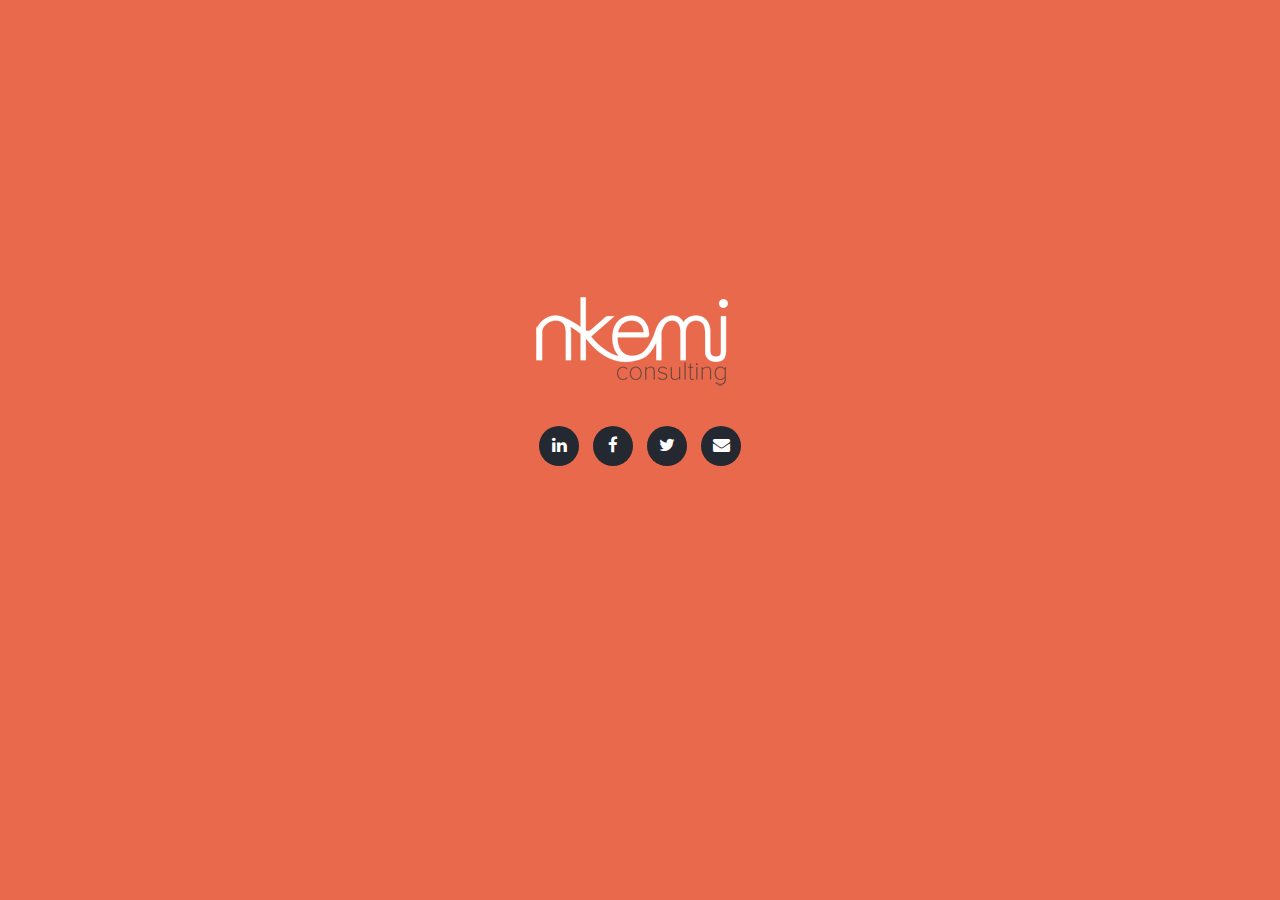
==== commit 2b844cf0: "finished with fav" ====
--- a/index.html
+++ b/index.html
@@ -13,6 +13,7 @@
     <link href="css/queries.css" rel="stylesheet">
     <link href="css/animate.css" rel="stylesheet">
     <link rel="stylesheet" href="css/style.css">
+    <link href="favicon.ico" rel="icon" type="image/x-icon" />
 
         <!-- <link rel="author" href="humans.txt"> -->
     </head>
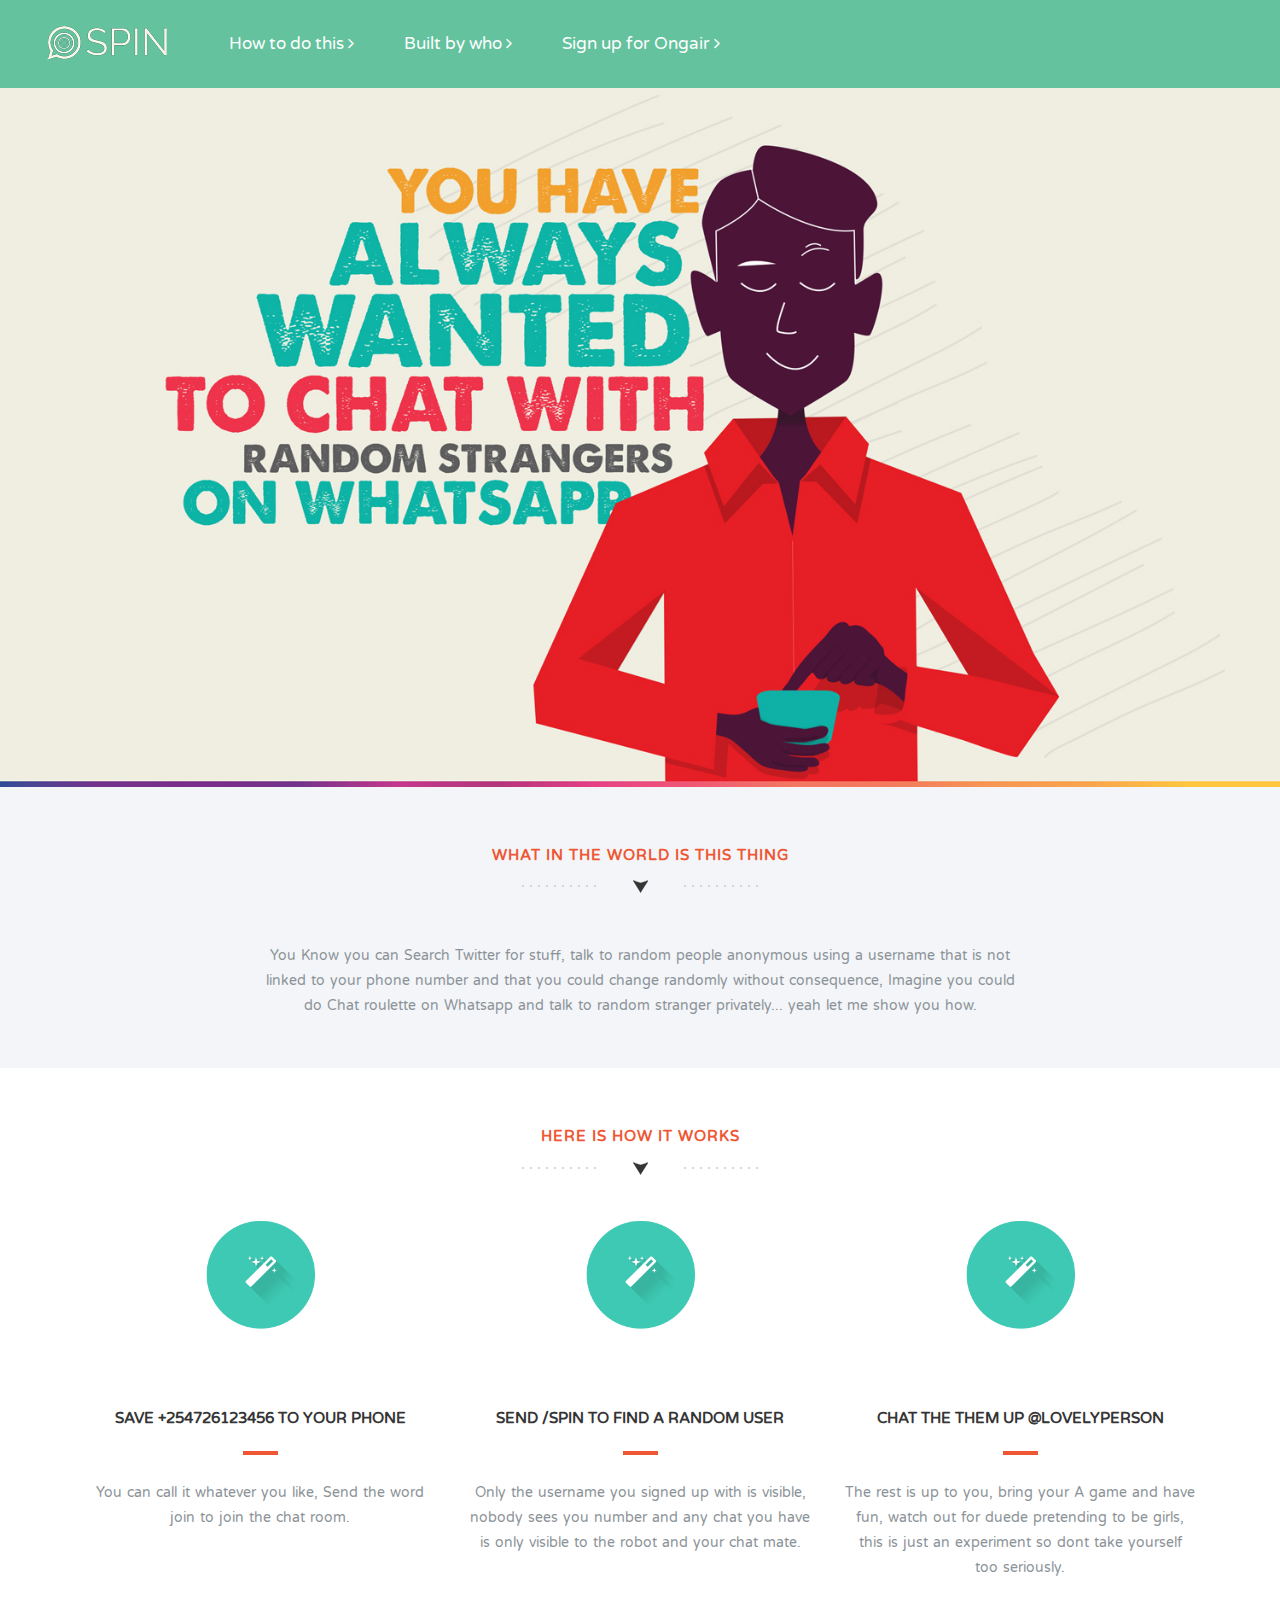
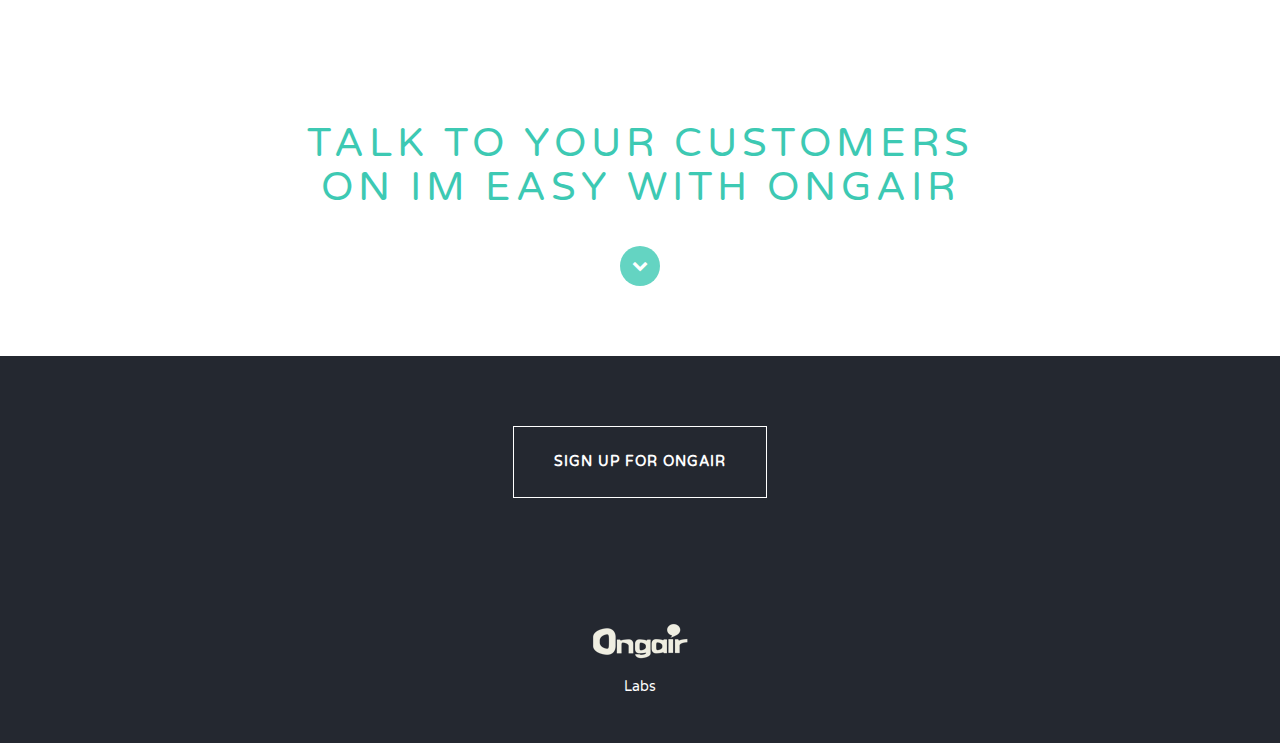
==== commit e9f46c4e: "Initial commit" ====
--- a/index.html
+++ b/index.html
@@ -1,33 +1,175 @@
-<!doctype html>
-<html>
-    <head>
-        <meta charset="utf-8">
+<!DOCTYPE html>
+<html lang="en">
+  <head>
+    <meta charset="utf-8">
     <meta http-equiv="X-UA-Compatible" content="IE=edge">
     <meta name="viewport" content="width=device-width, initial-scale=1">
+    <meta http-equiv="X-UA-Compatible" content="IE=9" />
+    <meta name="description" content="Nkemi is the new brand & marketing consulting firm for Africa; providing fresh strategic thinking & practical execution 
+                  support for clients across industries. Nkemi consultants work collaboratively with clients to define strategic pillars 
+                  with specific metrics of success to enable continuous delivery of business goals">
     <title>Nkemi Consulting</title>
+    <link rel="apple-touch-icon" sizes="57x57" href="favicons/apple-touch-icon-57x57.png">
+    <link rel="apple-touch-icon" sizes="60x60" href="favicons/apple-touch-icon-60x60.png">
+    <link rel="apple-touch-icon" sizes="72x72" href="favicons/apple-touch-icon-72x72.png">
+    <link rel="apple-touch-icon" sizes="76x76" href="favicons/apple-touch-icon-76x76.png">
+    <link rel="apple-touch-icon" sizes="114x114" href="favicons/apple-touch-icon-114x114.png">
+    <link rel="apple-touch-icon" sizes="120x120" href="favicons/apple-touch-icon-120x120.png">
+    <link rel="apple-touch-icon" sizes="144x144" href="favicons/apple-touch-icon-144x144.png">
+    <link rel="apple-touch-icon" sizes="152x152" href="favicons/apple-touch-icon-152x152.png">
+    <link rel="apple-touch-icon" sizes="180x180" href="favicons/apple-touch-icon-180x180.png">
+    <link rel="icon" type="image/png" href="favicons/favicon-32x32.png" sizes="32x32">
+    <link rel="icon" type="image/png" href="favicons/android-chrome-192x192.png" sizes="192x192">
+    <link rel="icon" type="image/png" href="favicons/favicon-96x96.png" sizes="96x96">
+    <link rel="icon" type="image/png" href="favicons/favicon-16x16.png" sizes="16x16">
+    <link rel="manifest" href="favicons/manifest.json">
+    <meta name="msapplication-TileColor" content="#b91d47">
+    <meta name="msapplication-TileImage" content="favicons/mstile-144x144.png">
+    <meta name="theme-color" content="#ffffff">
+
     <link href='http://fonts.googleapis.com/css?family=Varela+Round' rel='stylesheet' type='text/css'>
-    <link href="css/bootstrap.min.css" rel="stylesheet">
-    <link href="http://netdna.bootstrapcdn.com/font-awesome/4.1.0/css/font-awesome.min.css" rel="stylesheet">
-    <link href="css/flexslider.css" rel="stylesheet" >
-    <link href="css/styles.css" rel="stylesheet">
-    <link href="css/queries.css" rel="stylesheet">
-    <link href="css/animate.css" rel="stylesheet">
-    <link rel="stylesheet" href="css/style.css">
-    <link href="favicon.ico" rel="icon" type="image/x-icon" />
+      <link href="css/bootstrap.min.css" rel="stylesheet">
+      <link href="http://netdna.bootstrapcdn.com/font-awesome/4.3.0/css/font-awesome.min.css" rel="stylesheet">
+      <link href="css/flexslider.css" rel="stylesheet" >
+        <link href="css/styles.css" rel="stylesheet">
+        <link href="css/queries.css" rel="stylesheet">
+        <link href="css/animate.css" rel="stylesheet">
+        <link href="css/jquery.fs.naver.css" rel="stylesheet">
+        <link href="css/style.css" rel="stylesheet">
+        <!-- HTML5 Shim and Respond.js IE8 support of HTML5 elements and media queries -->
+        <!-- WARNING: Respond.js doesn't work if you view the page via file:// -->
+        <!--[if lt IE 9]>
+        <script src="https://oss.maxcdn.com/libs/html5shiv/3.7.0/html5shiv.js"></script>
+        <script src="https://oss.maxcdn.com/libs/respond.js/1.4.2/respond.min.js"></script>
+        <![endif]-->
+      </head>
+      <body id="top">
+        <header id="home">
+          <!-- <nav class="naver animated">
+            <a href="">Home</a>
+            <a href="">About</a>
+            <a href="">Contact us</a>
+            <a href="">Museum</a>
+            <a href="">Something</a>
+          </nav> -->
 
-        <!-- <link rel="author" href="humans.txt"> -->
-    </head>
-    <body>
-         <div class="under">
-          <!-- <h3> coming soon </h3> -->
-           <img src="img/logo_trans.png" alt="">
-           <ul class="social-buttons">
-              <li><a href="#" class="social-btn"><i class="fa fa-linkedin"></i></a></li>
-              <li><a href="https://www.facebook.com/pages/Nkemi-Consulting/1542642302637883" target="_blank" class="social-btn"><i class="fa fa-facebook"></i></a></li>
-              <li><a href="https://twitter.com/NkemiC" target="_blank" class="social-btn"><i class="fa fa-twitter"></i></a></li>
-              <li><a href="mailto:info@nkemi.co.ke" class="social-btn"><i class="fa fa-envelope"></i></a></li>
+          <nav class="naver animated pull">
+          <div class="logo-pad animated">
+                <a href="#hero"><img src="img/spin_logo.png" alt=""></a>
+              </div>
+            <ul role="navigation" class="top-nav">
+              <li><a href="#howto">How to do this <span class="indicator"><i class="fa fa-angle-right"></i></span></a></li>
+              <li><a href="#built">Built by who <span class="indicator"><i class="fa fa-angle-right"></i></span></a></li>
+              <li><a href="#signuptoday">Sign up for Ongair <span class="indicator"><i class="fa fa-angle-right"></i></span></a></li>
             </ul>
-         </div>
-         <!-- // <script src="js/main.js"></script> -->
-    </body>
-</html>+            <div class="menu-open"></div>
+          </nav>
+          <section class="hero" id="hero">
+                <img src="img/hero.jpg" alt="">
+          </section>
+        </header>
+        <section class="intro text-center section-padding " id="intro">
+          <div class="container ">
+            <div class="row">
+              <cms:editable name='description' type='richtext'>
+              <div class="col-md-8 col-md-offset-2 wp1">
+                <h1 class="arrow">What in the world is this Thing</h1>
+                <p class="">
+                  You Know you can Search Twitter for stuff, talk to random people anonymous using a username that is not linked to your phone number and that you could change randomly without consequence, Imagine you could do Chat roulette on Whatsapp and talk to random stranger privately... yeah let me show you how.</p>
+              </div>
+              </cms:editable>
+            </div>
+          </div>
+        </section>
+        <section class=" features text-center section-padding" id="howto">
+          <div class="container">
+            <div class="row">
+              <div class="col-md-12">
+                <h1 class="arrow">Here is how it works</h1>
+                
+                <div class="features-wrapper">
+                  <div class="col-md-4 wp2">
+                    <div class="icon">
+                      <img src="img/test.png" alt="">
+                    </div>
+                    <h2>Save +254726123456 to your Phone</h2>
+                    <p>You can call it whatever you like, Send the word join to join the chat room.</p>
+                    
+                  </div>
+                  <div class="col-md-4 wp2 delay-05s">
+                    <div class="icon">
+                      <img src="img/test.png" alt="">
+                    </div>
+                    <h2>Send /Spin to find a random user </h2>
+                    <p>Only the username you signed up with is visible, nobody sees you number and any chat you have is only visible to the robot and your chat mate.</p>
+                    
+                  </div>
+                  <div class="col-md-4 wp2 delay-1s">
+                    <div class="icon">
+                      <img src="img/test.png" alt="">
+                    </div>
+                    <h2>chat the them up @lovelyPerson</h2>
+                    <p>The rest is up to you, bring your A game and have fun, watch out for duede pretending to be girls, this is just an experiment so dont take yourself too seriously.</p>
+                    
+                  </div>
+                  <div class="clearfix"></div>
+                </div>
+              </div>
+            </div>
+          </div>
+        </section>
+        <section class="swag text-center ">
+          <div class="container" id="built">
+            <div class="row">
+              <div class="col-md-8 col-md-offset-2">
+                <h1> Talk to your Customers on IM easy with Ongair </h1>
+                
+                <a href="#portfolio" class="down-arrow-btn"><i class="fa fa-chevron-down"></i></a>
+              </div>
+            </div>
+          </div>
+        </section>
+        
+        <div class=" ignite-cta text-center" id="signuptoday">
+          <div class="container">
+            <div class="row">
+              <div class="col-md-12">
+                <a href="http://www.app.ongair.im" class="ignite-btn">Sign Up for Ongair</a>
+              </div>
+              
+            </div>
+          </div>
+        </div>
+        
+        
+        <footer>
+          <div class=" container">
+            <div class="row">
+              <div class="col-md-12 credit">
+                <p><a href="http://www.app.ongair.im"><img src="img/ongair_logo_small.png" alt=""></a></p>
+                <p>Labs</p>
+              </div>
+            </div>
+          </div>
+        </footer>
+        <!-- jQuery (necessary for Bootstrap's JavaScript plugins) -->
+        <script src="https://ajax.googleapis.com/ajax/libs/jquery/1.11.0/jquery.min.js"></script>
+        <!-- Include all compiled plugins (below), or include individual files as needed -->
+        <script src="js/waypoints.min.js"></script>
+        <script src="js/bootstrap.min.js"></script>
+        <script src="js/scripts.js"></script>
+        <script src="js/jquery.flexslider.js"></script>
+        <script src="js/modernizr.js"></script>
+        <script src="js/jquery.fs.naver.js"></script>
+        <script>
+          (function(i,s,o,g,r,a,m){i['GoogleAnalyticsObject']=r;i[r]=i[r]||function(){
+          (i[r].q=i[r].q||[]).push(arguments)},i[r].l=1*new Date();a=s.createElement(o),
+          m=s.getElementsByTagName(o)[0];a.async=1;a.src=g;m.parentNode.insertBefore(a,m)
+          })(window,document,'script','//www.google-analytics.com/analytics.js','ga');
+
+          ga('create', 'UA-60219225-1', 'auto');
+          ga('send', 'pageview');
+        </script>
+
+      </body>
+    </html>--- a/css/styles.css
+++ b/css/styles.css
@@ -37,9 +37,9 @@
 ========================================================================== */
 /* * Addresses `outline` inconsistency between Chrome and other browsers. */
  
-a:focus { outline: thin dotted; }
+/*a:focus { outline: thin dotted; }*/
 /* * Improves readability when focused and also mouse hovered in all browsers. */
-a:active, a:hover { outline: 0; }
+/*a:active, a:hover { outline: 0; }*/
 /* ==========================================================================
 Typography
 ========================================================================== */
@@ -175,7 +175,7 @@
 a:hover, a:focus { color: #3dc9b3; text-decoration: none; }
 p { color: #8c9398; word-spacing: 1px; line-height: 25px; font-size: 14px; }
 h2 { font-size: 15px; color: #353535; text-transform: uppercase; font-weight: bold; }
-h2::after { content: " "; border: solid 2px #3dc9b3; display: block; width: 35px; margin: 25px auto; }
+h2::after { content: " "; border: solid 2px #ef5734; display: block; width: 35px; margin: 25px auto; }
 .section-padding { padding: 90px 0 100px }
 .dark-bg { background: #f3f5f8; }
 .light-bg { background-color: #fff; }
@@ -185,17 +185,17 @@
 .box-hover { transition: all 500ms ease-in-out; -webkit-transition: all 500ms ease-in-out; -moz-transition: all 500ms ease-in-out; -o-transition: all 500ms ease-in-out; }
 .box-hover:hover, .box-hover:focus { transform: translate(0, -15px); -webkit-transform: translate(0, -15px); -ms-transform: translate(0, -15px); }
 .wrapper { height: 650px; }
-.nopadding { padding: 0; }
-.inner { padding-top: 170px; }
+.nopadding { padding: 0; }218
+.inner { padding-top: 75px; }
 /* ==========================================================================
 Navigation
 ========================================================================== */
-nav { background-color: #242830; margin-top: -1px; }
-nav ul { list-style: none; padding: 0; }
-nav ul li { color: rgba(255, 255, 255, 0.6); display: block; border-bottom: 1px dotted rgba(255, 255, 255, 0.2); transition: all 0.5s ease; -moz-transition: all 0.5s ease; -webkit-transition: all 0.5s ease; -o-transition: all 0.5s ease; padding-left: 0; position: relative; }
-nav ul li:last-child { border: none; }
-nav ul li a { color: rgba(255, 255, 255, 0.6); display: block; padding: 20px; transition: all 0.5s ease; -moz-transition: all 0.5s ease; -webkit-transition: all 0.5s ease; -o-transition: all 0.5s ease; padding-left: 0; position: relative; }
-nav ul li a:hover, nav ul li a:focus { text-decoration: none; color: rgba(255, 255, 255, 1); }
+/*nav { background-color: #242830; margin-top: -1px; }*/
+/*nav ul { list-style: none; padding: 0; }*/
+/*nav ul li { color: rgba(255, 255, 255, 0.6); display: block; border-bottom: 1px dotted rgba(255, 255, 255, 0.2); transition: all 0.5s ease; -moz-transition: all 0.5s ease; -webkit-transition: all 0.5s ease; -o-transition: all 0.5s ease; padding-left: 0; position: relative; }*/
+/*nav ul li:last-child { border: none; }*/
+/*nav ul li a { color: rgba(255, 255, 255, 0.6); display: block; padding: 20px; transition: all 0.5s ease; -moz-transition: all 0.5s ease; -webkit-transition: all 0.5s ease; -o-transition: all 0.5s ease; padding-left: 0; position: relative; }*/
+/*nav ul li a:hover, nav ul li a:focus { text-decoration: none; color: rgba(255, 255, 255, 1); }*/
 #nav-toggle { position: absolute; right: 15px; top: 0; }
 #nav-toggle { cursor: pointer; padding: 10px 35px 16px 0px; }
 #nav-toggle span, #nav-toggle span:before, #nav-toggle span:after { cursor: pointer; border-radius: 1px; -moz-border-radius: 1px; -webkit-border-radius: 1px; -o-border-radius: 1px; height: 5px; width: 35px; background: #353535; position: absolute; display: block; content: ''; }
@@ -207,15 +207,15 @@
 #nav-toggle.active span:before { transform: rotate(45deg); -webkit-transform: rotate(45deg); -ms-transform: rotate(45deg); }
 #nav-toggle.active span:after { transform: translateY(-10px) rotate(-45deg); -webkit-transform: translateY(-10px) rotate(-45deg); -ms-transform: translateY(-10px) rotate(-45deg); top: 10px; }
 .navicon { position: relative; height: 26px; }
-.indicator { position: absolute; right: 0 !important; }
-.pull { display: none; }
+/*.indicator { position: absolute; right: 0 !important; }*/
+/*.pull { display: none; }*/
 /* ==========================================================================
 Hero
 ========================================================================== */
-.hero { background: url('../img/hero-bg.jpg') no-repeat center center; -webkit-background-size: cover; -moz-background-size: cover; -o-background-size: cover; background-size: cover; padding: 65px 0 300px 0; height: auto; }
+/*.hero { background: url('../img/hero-image.jpg') no-repeat center center; -webkit-background-size: cover; -moz-background-size: cover; -o-background-size: cover; background-size: cover; padding: 65px 0 300px 0; height: auto; }*/
 .hero h1 { font-size: 40px; letter-spacing: 12px; margin: 10px; }
 .hero h1 span { color: #a1a9b0; display: inline-block; }
-.hero p { letter-spacing: 1px; }
+.hero p { letter-spacing: 1px; color: #fff;}
 .learn-more-btn { background: rgba(61, 201, 179, 1); padding: 20px 40px; border-radius: 5px; -moz-border-radius: 5px; -webkit-border-radius: 5px; -o-border-radius: 5px; color: #fff; text-transform: uppercase; letter-spacing: 1px; display: inline-block; -webkit-box-shadow: 0px 3px 0px 0px #309383; -moz-box-shadow: 0px 3px 0px 0px #309383; box-shadow: 0px 3px 0px 0px #309383; margin: 60px 0 0; font-weight: bold; }
 .learn-more-btn:hover, .learn-more-btn:focus { background: rgba(61, 201, 179, 0.6); color: #fff; }
 /* ==========================================================================
@@ -223,7 +223,7 @@
 ========================================================================== */
 .intro { background: #f3f5f8; }
 .intro p { margin: 50px 0 0; }
-h1.arrow { font-size: 15px; text-transform: uppercase; color: #353535; letter-spacing: 1px; background: url('../img/h1-bg.png') no-repeat center bottom; padding-bottom: 30px; font-weight: bold; }
+h1.arrow { font-size: 15px; text-transform: uppercase; color: #ef5734; letter-spacing: 1px; background: url('../img/h1-bg.png') no-repeat center bottom; padding-bottom: 30px; font-weight: bold; }
 /* ==========================================================================
 Features
 ========================================================================== */
@@ -239,7 +239,7 @@
 /* ==========================================================================
 Swag
 ========================================================================== */
-.swag { background: url('../img/plants-bg.jpg') no-repeat center center; -webkit-background-size: cover; -moz-background-size: cover; -o-background-size: cover; background-size: cover; background-attachment: fixed; padding: 50px 0; }
+.swag { background: url('../img/mac_cosmetics.jpg') no-repeat center center; -webkit-background-size: cover; -moz-background-size: cover; -o-background-size: cover; background-size: cover; background-attachment: fixed; padding: 50px 0; }
 .swag h1 { color: #fff; font-size: 40px; text-transform: uppercase; letter-spacing: 5px; }
 .swag h1 span { display: block; font-size: 25px; margin-top: 20px; }
 .down-arrow-btn { width: 40px; height: 40px; border-radius: 50%; -moz-border-radius: 50%; -webkit-border-radius: 50%; -o-border-radius: 50%; background: rgba(61, 201, 179, 0.8); display: inline-block; margin: 10px auto 20px; color: #fff; font-size: 16px; line-height: 40px; text-align: center; }
@@ -318,7 +318,7 @@
 /* ==========================================================================
 Waypoints
 ========================================================================== */
-.wp1, .wp2, .wp3, .wp4, .wp5, .wp6 { visibility: hidden; }
+/*.wp1, .wp2, .wp3, .wp4, .wp5, .wp6 { visibility: hidden; }*/
 .bounceInLeft, .bounceInRight, .fadeInUp, .fadeInUpDelay, .fadeInDown, .fadeInUpD, .fadeInLeft, .fadeInRight { visibility: visible; }
 .delay-05s { animation-delay: 0.5s; -webkit-animation-delay: 0.5s; }
 .delay-1s { animation-delay: 1s; -webkit-animation-delay: 1s; }
--- a/css/queries.css
+++ b/css/queries.css
@@ -1,31 +1,59 @@
-/* 320px (iPhone) */
-@media screen and (max-width:320px) {
-}
-/* 480px (WVGA - Low End Windows Phone) */
-@media screen and (max-width:480px) {
-	.wrapper { background: #f3f5f8; height: 640px; }
-	.iphone { display: none; }
-	.fluid-white { display: none; }
-	.wp2, .wp4, .wp5, .light-box { margin-bottom: 30px; }
-	.legals { text-align: center; margin: 0; padding: 0; }
-	.credit { text-align: center; }
-}
-/* xGA iPad */
-@media screen and (max-width:1024px) {
-	.wp3 { background-position: 50px 0; }
-	.swag { background-attachment: scroll; }
-	.subscribe { background-attachment: scroll; }
-}
-/* 1200px (Small Desktop, Netbook) */
-@media screen and (max-width:1280px) {
-	.wp3 { background-position: 50px 0; }
-}
-/* Bootstrap 990px Breakpoint to 480px */
-@media screen and (min-width:480px) and (max-width:991px) {
-	.iphone { display: none; }
-	.fluid-white { display: none; }
-	.wrapper { background: #f3f5f8; height: 540px; }
-	.wp2, .wp4, .wp5, .light-box { margin-bottom: 30px; }
-	.legals { text-align: center; margin: 0; padding: 0; }
-	.credit { text-align: center; }
-}+@media only screen and (max-width: 960px) {
+  nav .top-nav li {
+    width: 100%; }
+    nav .top-nav li a:hover {
+      background: red;
+      padding: 20px; } }
+/* Print Styles */
+/* ==================================================== */
+@media print {
+  * {
+    background: transparent !important;
+    color: black !important;
+    text-shadow: none !important;
+    filter: none !important;
+    -ms-filter: none !important; }
+
+  a,
+  a:visited {
+    text-decoration: underline; }
+
+  a[href]:after {
+    content: " (" attr(href) ")"; }
+
+  abbr[title]:after {
+    content: " (" attr(title) ")"; }
+
+  .ir a:after,
+  a[href^="javascript:"]:after,
+  a[href^="#"]:after {
+    content: ""; }
+
+  pre,
+  blockquote {
+    border: 1px solid #999;
+    page-break-inside: avoid; }
+
+  thead {
+    display: table-header-group; }
+
+  tr,
+  img {
+    page-break-inside: avoid; }
+
+  img {
+    max-width: 100% !important; }
+
+  @page {
+    margin: 0.5cm; }
+  p,
+  h2,
+  h3 {
+    orphans: 3;
+    widows: 3; }
+
+  h2,
+  h3 {
+    page-break-after: avoid; } }
+
+/*# sourceMappingURL=queries.css.map */
--- a/css/style.css
+++ b/css/style.css
@@ -1,14 +1,150 @@
-body {
+a:focus {
+  outline: 0; }
+
+::-webkit-scrollbar {
+  display: none; }
+
+.under {
   background-color: #e8694b;
-  /*height: 500px;*/
-}
-
-.under{
   text-align: center;
   margin: 20% 0;
-  height: 300px;
-}
+  height: 300px; }
+  .under h3 {
+    color: #fff; }
 
-.under h3{
-  color: #FFF;
-}+.portfolio > .main_container {
+  margin-top: 70px; }
+
+section#hero.hero {
+  position: relative; }
+  section#hero.hero img {
+    width: 100%; }
+  section#hero.hero .tag-line {
+    position: absolute;
+    top: 50px;
+    left: 50%;
+    right: 50%;
+    color: #fff; }
+  section#hero.hero .overlay-top {
+    display: block;
+    background: rgba(100, 194, 158, 0.8);
+    overflow: hidden;
+    transition: all 0.5s;
+    -webkit-transition: all 0.5s;
+    -moz-transition: all 0.5s;
+    -o-transition: all 0.5s;
+    position: absolute;
+    top: 0px;
+    bottom: 0px;
+    right: 0px;
+    left: 0px;
+    z-index: 5; }
+
+.features-wrapper {
+  margin: 10px 0 0; }
+
+.icon {
+  background-color: #fff; }
+  .icon img {
+    width: 100%;
+    padding: 20px; }
+
+.credit p {
+  text-align: center; }
+
+.swag {
+  background: url("../img/ongair_big.jpg") no-repeat center center;
+  -webkit-background-size: cover;
+  -moz-background-size: cover;
+  -o-background-size: cover;
+  background-size: cover;
+  background-attachment: fixed;
+  padding: 50px 0; }
+  .swag h1 {
+    color: #3dc9b3; }
+
+video#bgvid {
+  min-width: 100%;
+  min-height: 100%;
+  width: auto;
+  height: auto;
+  background: url("http://localhost:8888/nkemi/img/hero-image.jpg");
+  background-size: cover; }
+
+nav {
+  z-index: 6;
+  position: fixed;
+  top: 0px;
+  right: 0px;
+  left: 0px;
+  background: #64c29e;
+  padding: 12px; }
+  nav ul {
+    display: block; }
+  nav .logo-pad {
+    position: relative;
+    left: 30px;
+    z-index: 7;
+    float: left;
+    height: 61px;
+    margin-right: 59px; }
+  nav .top-nav {
+    margin: 0px;
+    list-style: none;
+    padding: 0; }
+    nav .top-nav li {
+      float: left;
+      display: inline-block;
+      padding: 20px 0px;
+      color: rgba(255, 255, 255, 0.6); }
+      nav .top-nav li a {
+        color: #fff;
+        font-size: 17px;
+        padding: 34px 25px; }
+        nav .top-nav li a:hover {
+          background: #fff;
+          color: #E8694B; }
+        nav .top-nav li a:focus {
+          background: #fff;
+          color: #E8694B;
+          text-transform: uppercase;
+          font-weight: bold; }
+      nav .top-nav li .indicator {
+        top: 50%;
+        right: 5px; }
+
+.section-padding {
+  padding: 50px 0px 50px; }
+
+.img:hover img {
+  -webkit-transform: translate3d(0, 0, 0);
+  transform: translate3d(0, 0, 0);
+  -ms-transform: translate3d(-40px, 0, 0);
+  background-color: red; }
+
+.effects .img {
+  margin-bottom: 27px; }
+
+#portfolioSlider p {
+  margin-bottom: 2rem; }
+
+img.color_flip {
+  filter: grayscale(100%);
+  -webkit-filter: grayscale(100%);
+  /* For Webkit browsers */
+  filter: gray;
+  /* For IE 6 - 9 */
+  -webkit-transition: all .6s ease;
+  /* Fade to color for Chrome and Safari */
+  filter: url("data:image/svg+xml;utf8,<svg xmlns='http://www.w3.org/2000/svg'><filter id='grayscale'><feColorMatrix type='matrix' values='0.3333 0.3333 0.3333 0 0 0.3333 0.3333 0.3333 0 0 0.3333 0.3333 0.3333 0 0 0 0 0 1 0'/></filter></svg>#grayscale");
+  /* Firefox 10+, Firefox on Android */ }
+
+img.color_flip:hover {
+  filter: grayscale(0%);
+  -webkit-filter: grayscale(0%);
+  filter: url("data:image/svg+xml;utf8,<svg xmlns='http://www.w3.org/2000/svg'><filter id='grayscale'><feColorMatrix type='matrix' values='1 0 0 0 0, 0 1 0 0 0, 0 0 1 0 0, 0 0 0 1 0'/></filter></svg>#grayscale"); }
+
+.social .social-buttons ul {
+  padding: 0px; }
+
+/*# sourceMappingURL=style.css.map */
